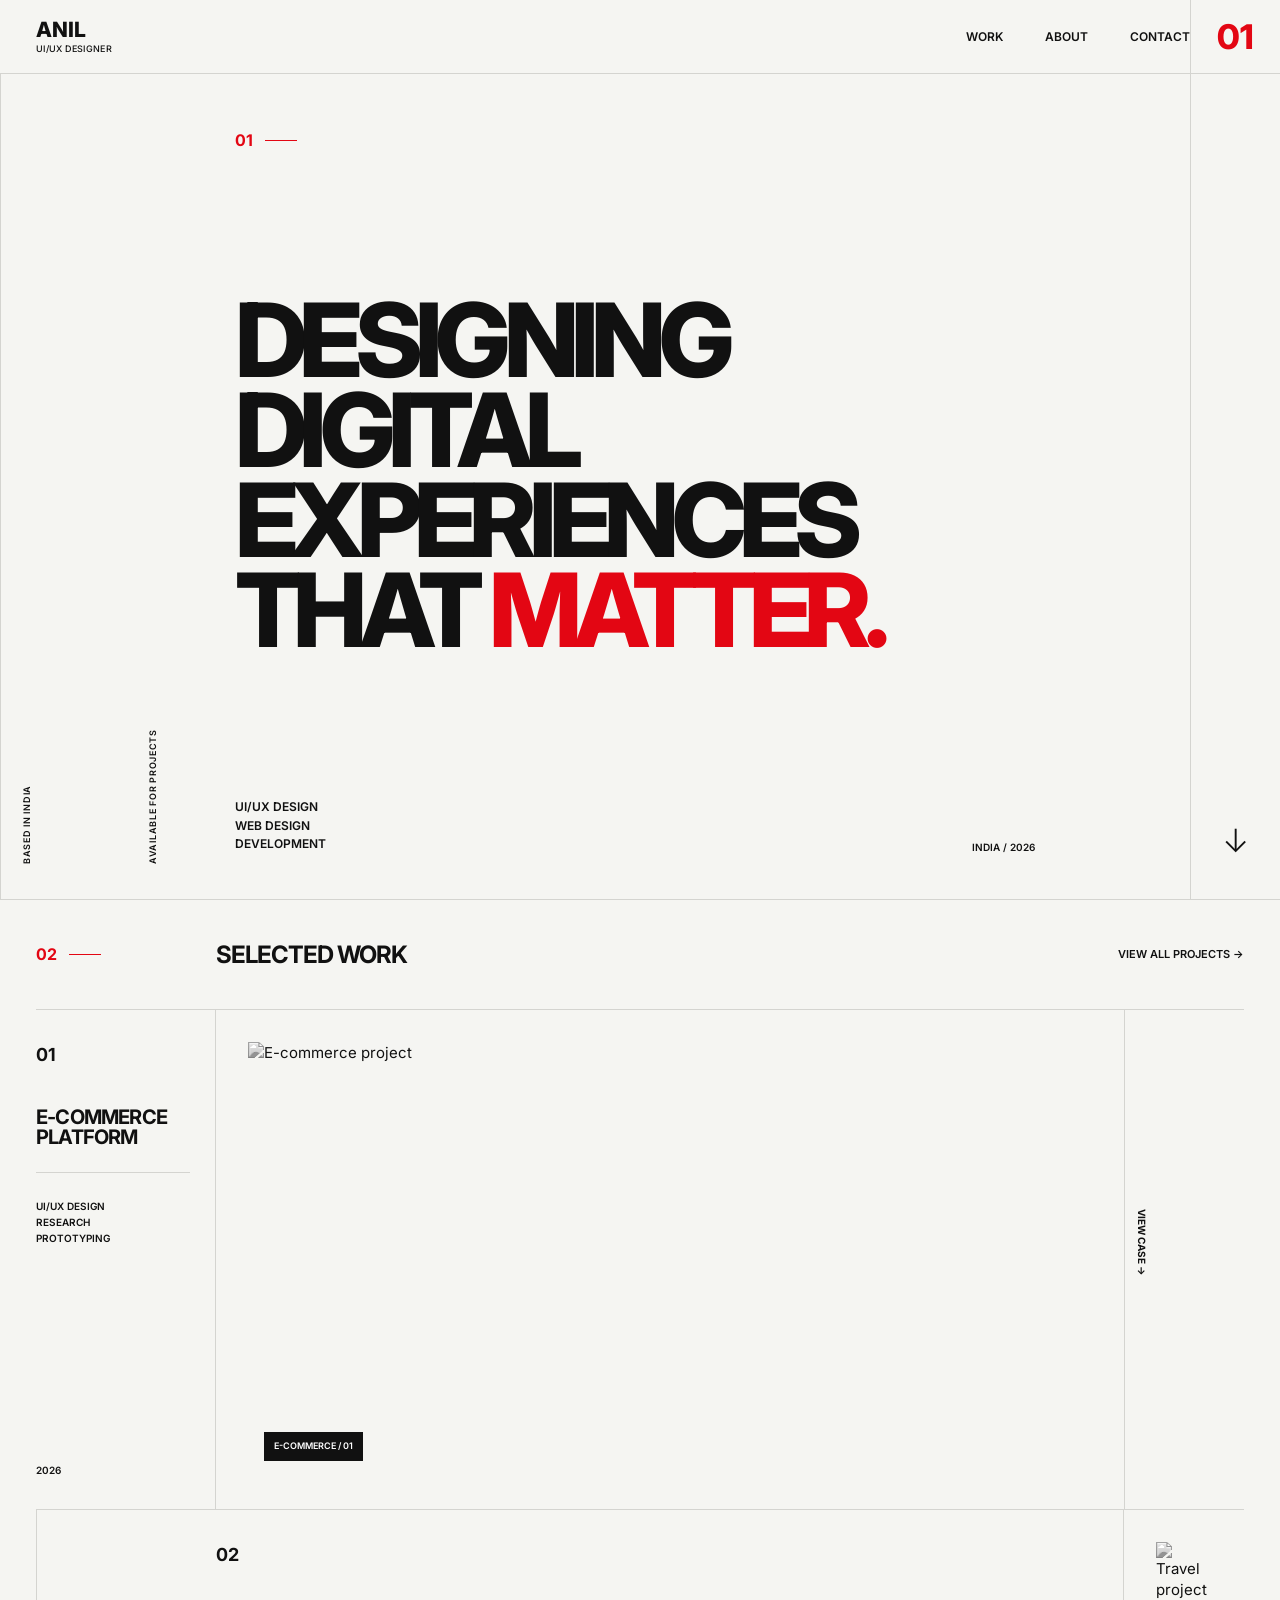
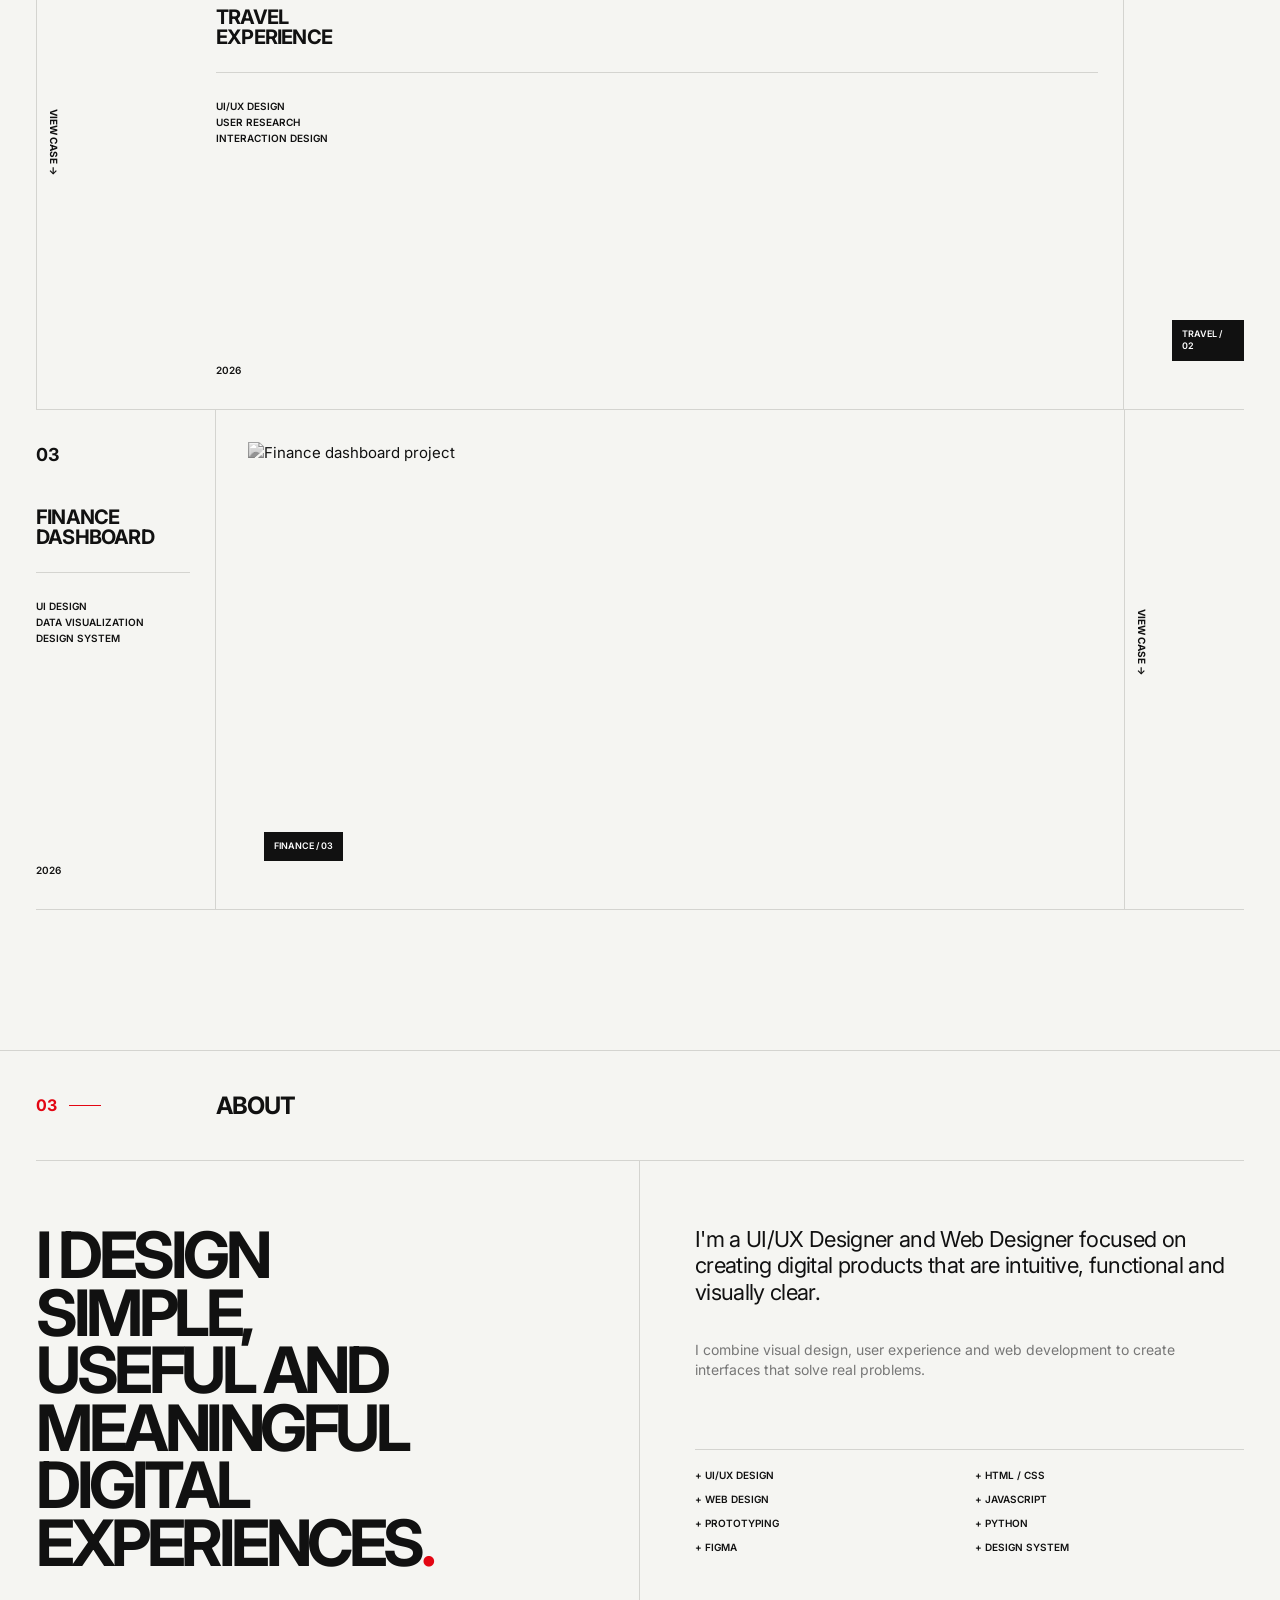
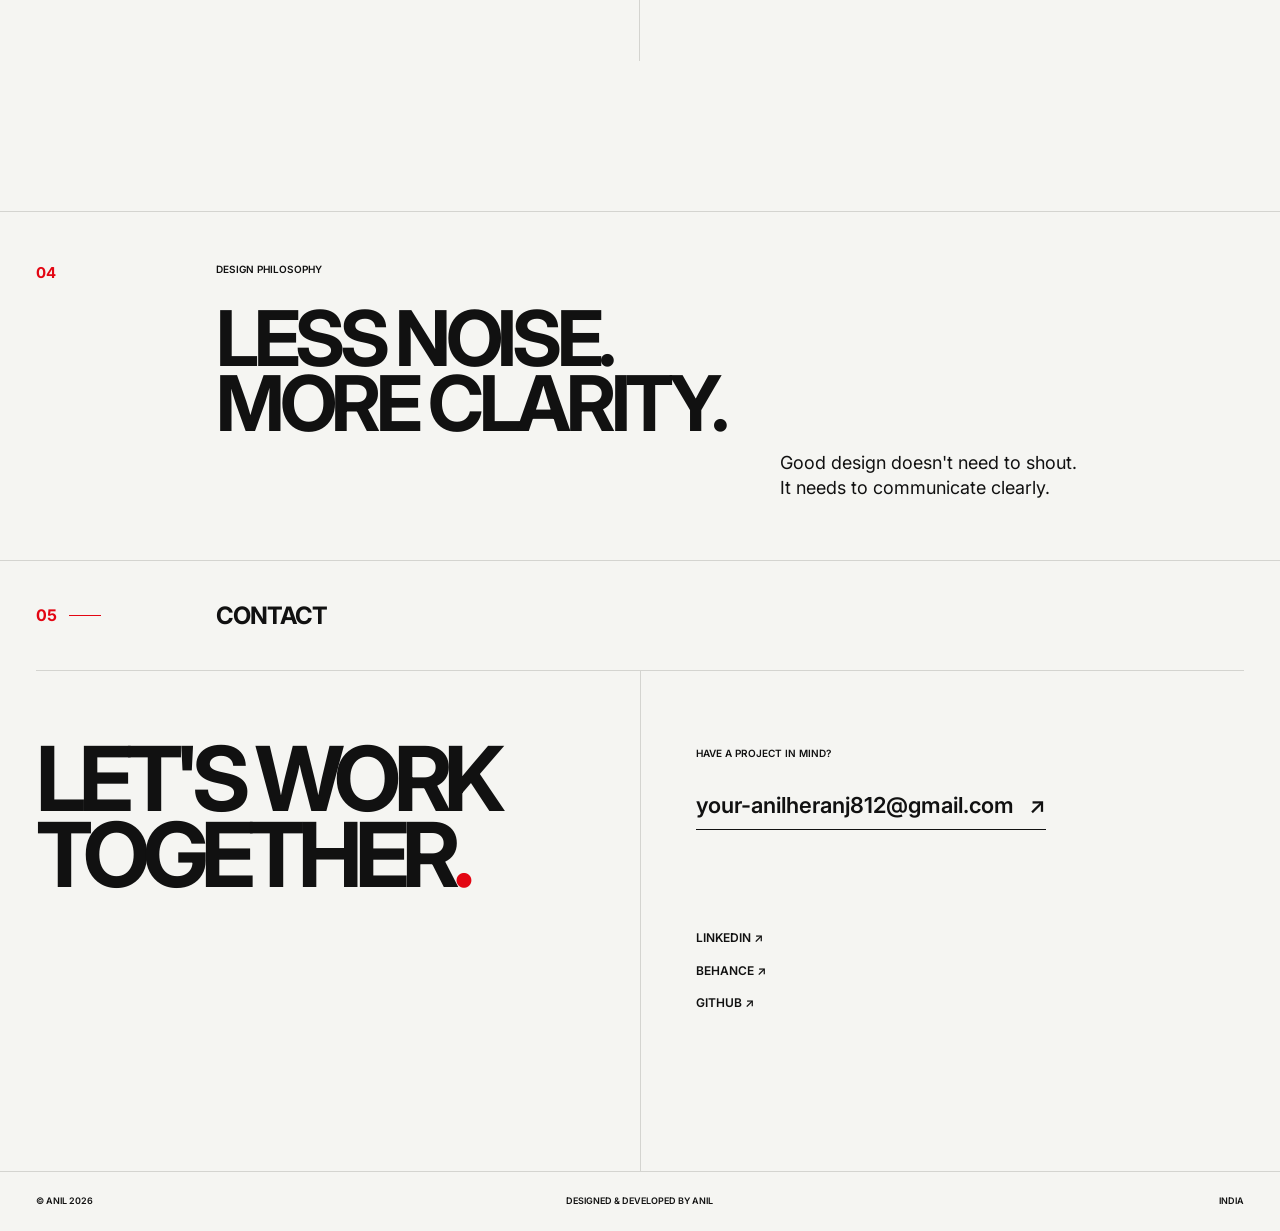
==== index.html @ 3a0d9b2b "Initial portfolio setup" ====
<!DOCTYPE html>
<html lang="en">
<head>
    <meta charset="UTF-8">

    <meta
        name="viewport"
        content="width=device-width, initial-scale=1.0"
    >

    <meta
        name="description"
        content="Anil — UI/UX Designer and Web Designer"
    >

    <title>ANIL — UI/UX Designer</title>

    <link rel="stylesheet" href="style.css">
</head>

<body>

    <!-- ================= HEADER ================= -->

    <header class="header">

        <a href="#top" class="logo">
            ANIL
            <span>UI/UX DESIGNER</span>
        </a>

        <nav class="desktop-nav">
            <a href="#work">WORK</a>
            <a href="#about">ABOUT</a>
            <a href="#contact">CONTACT</a>
        </nav>

        <div class="header-number">
            01
        </div>

        <button
            class="menu-button"
            id="menuButton"
            aria-label="Open menu"
        >
            <span></span>
            <span></span>
        </button>

    </header>


    <!-- ================= MOBILE MENU ================= -->

    <div class="mobile-menu" id="mobileMenu">

        <button
            class="close-menu"
            id="closeMenu"
            aria-label="Close menu"
        >
            ×
        </button>

        <div class="mobile-menu-content">

            <a href="#work">
                <span>01</span>
                WORK
            </a>

            <a href="#about">
                <span>02</span>
                ABOUT
            </a>

            <a href="#contact">
                <span>03</span>
                CONTACT
            </a>

        </div>

        <div class="mobile-menu-footer">
            INDIA / 2026
        </div>

    </div>


    <main id="top">

        <!-- ================= HERO ================= -->

        <section class="hero">

            <div class="hero-side">
                <span>BASED IN INDIA</span>
                <span>AVAILABLE FOR PROJECTS</span>
            </div>

            <div class="hero-main">

                <div class="section-number">
                    01 <i></i>
                </div>

                <h1>
                    DESIGNING<br>
                    DIGITAL<br>
                    EXPERIENCES<br>
                    THAT <span>MATTER.</span>
                </h1>

                <div class="hero-bottom">

                    <div class="roles">
                        UI/UX DESIGN<br>
                        WEB DESIGN<br>
                        DEVELOPMENT
                    </div>

                    <div class="year">
                        INDIA / 2026
                    </div>

                </div>

            </div>

            <div class="scroll-indicator">
                ↓
            </div>

        </section>


        <!-- ================= WORK ================= -->

        <section class="work section" id="work">

            <div class="section-heading">

                <div class="section-number">
                    02 <i></i>
                </div>

                <h2>SELECTED WORK</h2>

                <a href="#contact" class="view-all">
                    VIEW ALL PROJECTS →
                </a>

            </div>


            <!-- PROJECT 01 -->

            <article class="project">

                <div class="project-info">

                    <div class="project-number">
                        01
                    </div>

                    <h3>
                        E-COMMERCE<br>
                        PLATFORM
                    </h3>

                    <div class="project-line"></div>

                    <p>
                        UI/UX DESIGN<br>
                        RESEARCH<br>
                        PROTOTYPING
                    </p>

                    <span class="project-year">
                        2026
                    </span>

                </div>

                <div class="project-image">

                    <img
                        src="https://images.unsplash.com/photo-1556742049-0cfed4f6a45d?auto=format&fit=crop&w=1400&q=85"
                        alt="E-commerce project"
                    >

                    <div class="image-label">
                        E-COMMERCE / 01
                    </div>

                </div>

                <a href="#" class="project-arrow">
                    VIEW CASE →
                </a>

            </article>


            <!-- PROJECT 02 -->

            <article class="project project-reverse">

                <div class="project-info">

                    <div class="project-number">
                        02
                    </div>

                    <h3>
                        TRAVEL<br>
                        EXPERIENCE
                    </h3>

                    <div class="project-line"></div>

                    <p>
                        UI/UX DESIGN<br>
                        USER RESEARCH<br>
                        INTERACTION DESIGN
                    </p>

                    <span class="project-year">
                        2026
                    </span>

                </div>

                <div class="project-image">

                    <img
                        src="https://images.unsplash.com/photo-1500534623283-312aade485b7?auto=format&fit=crop&w=1400&q=85"
                        alt="Travel project"
                    >

                    <div class="image-label">
                        TRAVEL / 02
                    </div>

                </div>

                <a href="#" class="project-arrow">
                    VIEW CASE →
                </a>

            </article>


            <!-- PROJECT 03 -->

            <article class="project">

                <div class="project-info">

                    <div class="project-number">
                        03
                    </div>

                    <h3>
                        FINANCE<br>
                        DASHBOARD
                    </h3>

                    <div class="project-line"></div>

                    <p>
                        UI DESIGN<br>
                        DATA VISUALIZATION<br>
                        DESIGN SYSTEM
                    </p>

                    <span class="project-year">
                        2026
                    </span>

                </div>

                <div class="project-image">

                    <img
                        src="https://images.unsplash.com/photo-1551288049-bebda4e38f71?auto=format&fit=crop&w=1400&q=85"
                        alt="Finance dashboard project"
                    >

                    <div class="image-label">
                        FINANCE / 03
                    </div>

                </div>

                <a href="#" class="project-arrow">
                    VIEW CASE →
                </a>

            </article>

        </section>


        <!-- ================= ABOUT ================= -->

        <section class="about section" id="about">

            <div class="section-heading">

                <div class="section-number">
                    03 <i></i>
                </div>

                <h2>ABOUT</h2>

            </div>

            <div class="about-grid">

                <div class="about-title">

                    <h2>
                        I DESIGN<br>
                        SIMPLE,<br>
                        USEFUL AND<br>
                        MEANINGFUL<br>
                        DIGITAL<br>
                        EXPERIENCES<span>.</span>
                    </h2>

                </div>

                <div class="about-description">

                    <p class="large-text">
                        I'm a UI/UX Designer and Web Designer
                        focused on creating digital products
                        that are intuitive, functional and
                        visually clear.
                    </p>

                    <p>
                        I combine visual design, user experience
                        and web development to create interfaces
                        that solve real problems.
                    </p>

                    <div class="skills">

                        <span>+ UI/UX DESIGN</span>
                        <span>+ HTML / CSS</span>

                        <span>+ WEB DESIGN</span>
                        <span>+ JAVASCRIPT</span>

                        <span>+ PROTOTYPING</span>
                        <span>+ PYTHON</span>

                        <span>+ FIGMA</span>
                        <span>+ DESIGN SYSTEM</span>

                    </div>

                </div>

            </div>

        </section>


        <!-- ================= PHILOSOPHY ================= -->

        <section class="philosophy">

            <div class="philosophy-number">
                04
            </div>

            <div>

                <p class="small-label">
                    DESIGN PHILOSOPHY
                </p>

                <h2>
                    LESS NOISE.<br>
                    MORE CLARITY.
                </h2>

            </div>

            <div class="philosophy-text">

                <p>
                    Good design doesn't need to shout.
                    It needs to communicate clearly.
                </p>

            </div>

        </section>


        <!-- ================= CONTACT ================= -->

        <section class="contact section" id="contact">

            <div class="section-heading">

                <div class="section-number">
                    05 <i></i>
                </div>

                <h2>CONTACT</h2>

            </div>

            <div class="contact-grid">

                <div>

                    <h2 class="contact-title">
                        LET'S WORK<br>
                        TOGETHER<span>.</span>
                    </h2>

                </div>

                <div class="contact-links">

                    <p>
                        HAVE A PROJECT IN MIND?
                    </p>

                    <a
                        href="mailto:your-email@example.com"
                        class="email"
                    >
                        your-anilheranj812@gmail.com
                        <span>↗</span>
                    </a>

                    <div class="social-links">

                        <a href="#" target="_blank">
                            LINKEDIN ↗
                        </a>

                        <a href="#" target="_blank">
                            BEHANCE ↗
                        </a>

                        <a href="#" target="_blank">
                            GITHUB ↗
                        </a>

                    </div>

                </div>

            </div>

        </section>

    </main>


    <!-- ================= FOOTER ================= -->

    <footer class="footer">

        <span>
            © ANIL 2026
        </span>

        <span>
            DESIGNED & DEVELOPED BY ANIL
        </span>

        <span>
            INDIA
        </span>

    </footer>


    <script src="script.js"></script>

</body>
</html>
---- style.css ----
/* =====================================================
   ANIL — SWISS PORTFOLIO
   ===================================================== */

@import url('https://fonts.googleapis.com/css2?family=Inter:wght@400;500;600;700;800;900&display=swap');


/* ================= VARIABLES ================= */

:root {

    --background: #f5f5f2;
    --black: #111111;
    --gray: #777777;
    --light-gray: #d4d4d0;
    --red: #e30613;

    --border: 1px solid var(--light-gray);

    --page-padding: 36px;

    --transition:
        0.3s cubic-bezier(.4, 0, .2, 1);

}


/* ================= RESET ================= */

* {
    margin: 0;
    padding: 0;
    box-sizing: border-box;
}

html {
    scroll-behavior: smooth;
}

body {

    background: var(--background);
    color: var(--black);

    font-family:
        "Inter",
        Arial,
        sans-serif;

    font-size: 15px;

    line-height: 1.4;

    overflow-x: hidden;
}

a {
    color: inherit;
    text-decoration: none;
}

button {
    font: inherit;
}

img {
    display: block;
    width: 100%;
}


/* ================= HEADER ================= */

.header {

    height: 74px;

    display: grid;

    grid-template-columns:
        1fr auto 90px;

    align-items: center;

    border-bottom: var(--border);

    position: sticky;

    top: 0;

    z-index: 100;

    background:
        rgba(245,245,242,.96);

    backdrop-filter:
        blur(12px);

    padding-left:
        var(--page-padding);
}


.logo {

    display: flex;

    flex-direction: column;

    font-weight: 800;

    font-size: 21px;

    line-height: .9;
}

.logo span {

    font-size: 9px;

    font-weight: 500;

    margin-top: 6px;

    letter-spacing: .03em;
}


.desktop-nav {

    display: flex;

    gap: 42px;

    font-size: 12px;

    font-weight: 600;
}


.desktop-nav a {

    position: relative;
}


.desktop-nav a::after {

    content: "";

    position: absolute;

    bottom: -7px;

    left: 0;

    width: 0;

    height: 1px;

    background:
        var(--black);

    transition:
        width var(--transition);
}


.desktop-nav a:hover::after {
    width: 100%;
}


.header-number {

    height: 74px;

    border-left: var(--border);

    display: flex;

    align-items: center;

    justify-content: center;

    color: var(--red);

    font-size: 34px;

    font-weight: 800;
}


.menu-button {
    display: none;
}


/* ================= MOBILE MENU ================= */

.mobile-menu {

    display: none;
}


/* ================= GENERAL ================= */

.section {

    padding:
        0 var(--page-padding);
}


.section-heading {

    display: grid;

    grid-template-columns:
        180px 1fr auto;

    align-items: center;

    min-height: 110px;

    border-bottom:
        var(--border);
}


.section-heading h2 {

    font-size: 24px;

    font-weight: 700;

    letter-spacing:
        -.04em;
}


.section-number {

    display: flex;

    align-items: center;

    gap: 12px;

    color: var(--red);

    font-size: 16px;

    font-weight: 700;
}


.section-number i {

    display: block;

    width: 32px;

    height: 1px;

    background:
        var(--red);
}


.view-all {

    font-size: 11px;

    font-weight: 600;

    transition:
        color var(--transition);
}


.view-all:hover {
    color: var(--red);
}


/* ================= HERO ================= */

.hero {

    min-height:
        calc(100vh - 74px);

    display: grid;

    grid-template-columns:
        180px 1fr 90px;

    border-bottom:
        var(--border);
}


.hero-side {

    border-right:
        var(--border);

    display: flex;

    flex-direction: column;

    justify-content: space-between;

    padding:
        35px 20px 35px 20px;

    font-size: 9px;

    font-weight: 600;

    letter-spacing: .08em;

    writing-mode:
        vertical-rl;

    transform:
        rotate(180deg);
}


.hero-main {

    padding:
        55px 55px 45px 55px;

    display: flex;

    flex-direction: column;

    justify-content:
        space-between;
}


.hero-main h1 {

    font-size:
        clamp(4rem, 8vw, 9rem);

    line-height:
        .88;

    letter-spacing:
        -.075em;

    font-weight:
        800;

    max-width:
        1100px;
}


.hero-main h1 span {
    color:
        var(--red);
}


.hero-bottom {

    display: flex;

    justify-content:
        space-between;

    align-items:
        flex-end;

    max-width:
        800px;
}


.roles {

    font-size:
        12px;

    font-weight:
        600;

    line-height:
        1.55;
}


.year {

    font-size:
        10px;

    font-weight:
        600;
}


.scroll-indicator {

    border-left:
        var(--border);

    display:
        flex;

    justify-content:
        center;

    align-items:
        flex-end;

    padding-bottom:
        35px;

    font-size:
        32px;

    font-weight:
        300;
}


/* ================= WORK ================= */

.work {

    padding-bottom:
        140px;
}


.project {

    display: grid;

    grid-template-columns:
        180px 1fr 120px;

    border-bottom:
        var(--border);

    min-height:
        500px;

    position: relative;
}


.project-info {

    padding:
        32px 25px 32px 0;

    border-right:
        var(--border);

    display:
        flex;

    flex-direction:
        column;
}


.project-number {

    font-size:
        18px;

    font-weight:
        700;

    margin-bottom:
        40px;
}


.project-info h3 {

    font-size:
        20px;

    line-height:
        1;

    letter-spacing:
        -.04em;
}


.project-line {

    height:
        1px;

    width:
        100%;

    background:
        var(--light-gray);

    margin:
        25px 0;
}


.project-info p {

    font-size:
        10px;

    line-height:
        1.6;

    font-weight:
        600;
}


.project-year {

    margin-top:
        auto;

    font-size:
        10px;

    font-weight:
        600;
}


.project-image {

    padding:
        32px;

    position:
        relative;

    overflow:
        hidden;
}


.project-image img {

    height:
        100%;

    min-height:
        430px;

    object-fit:
        cover;

    filter:
        grayscale(100%);

    transition:
        filter .5s ease,
        transform .6s ease;
}


.project:hover
.project-image img {

    filter:
        grayscale(0%);

    transform:
        scale(1.025);
}


.image-label {

    position:
        absolute;

    left:
        48px;

    bottom:
        48px;

    background:
        var(--black);

    color:
        white;

    padding:
        8px 10px;

    font-size:
        9px;

    font-weight:
        600;
}


.project-arrow {

    border-left:
        var(--border);

    display:
        flex;

    justify-content:
        center;

    align-items:
        flex-end;

    padding:
        0 10px 35px;

    font-size:
        10px;

    font-weight:
        700;

    writing-mode:
        vertical-rl;

    transition:
        color var(--transition);
}


.project-arrow:hover {
    color:
        var(--red);
}


.project-reverse {

    grid-template-columns:
        180px 1fr 120px;
}


.project-reverse .project-image {
    order: 2;
}


.project-reverse .project-info {
    order: 1;
}


/* ================= ABOUT ================= */

.about {

    border-top:
        var(--border);

    padding-bottom:
        150px;
}


.about-grid {

    display:
        grid;

    grid-template-columns:
        1fr 1fr;

    min-height:
        500px;
}


.about-title {

    padding:
        65px 50px 65px 0;

    border-right:
        var(--border);
}


.about-title h2 {

    font-size:
        clamp(3rem, 5vw, 6rem);

    line-height:
        .9;

    letter-spacing:
        -.07em;
}


.about-title h2 span {
    color:
        var(--red);
}


.about-description {

    padding:
        65px 0 65px 55px;

    max-width:
        650px;
}


.large-text {

    font-size:
        22px;

    line-height:
        1.2;

    letter-spacing:
        -.03em;

    margin-bottom:
        35px;
}


.about-description > p:not(.large-text) {

    font-size:
        14px;

    color:
        var(--gray);

    max-width:
        500px;
}


.skills {

    display:
        grid;

    grid-template-columns:
        1fr 1fr;

    margin-top:
        70px;

    border-top:
        var(--border);

    padding-top:
        18px;

    gap:
        10px;

    font-size:
        10px;

    font-weight:
        600;
}


/* ================= PHILOSOPHY ================= */

.philosophy {

    border-top:
        var(--border);

    border-bottom:
        var(--border);

    display:
        grid;

    grid-template-columns:
        180px 1fr 1fr;

    min-height:
        350px;

    padding:
        50px var(--page-padding);
}


.philosophy-number {

    color:
        var(--red);

    font-weight:
        700;
}


.small-label {

    font-size:
        10px;

    font-weight:
        600;

    margin-bottom:
        30px;
}


.philosophy h2 {

    font-size:
        clamp(3rem, 6vw, 7rem);

    line-height:
        .85;

    letter-spacing:
        -.07em;
}


.philosophy-text {

    display:
        flex;

    align-items:
        flex-end;

    padding:
        0 0 10px 50px;
}


.philosophy-text p {

    font-size:
        18px;

    max-width:
        300px;
}


/* ================= CONTACT ================= */

.contact {

    padding-bottom:
        0;
}


.contact-grid {

    display:
        grid;

    grid-template-columns:
        1fr 1fr;

    min-height:
        500px;
}


.contact-title {

    padding-top:
        70px;

    font-size:
        clamp(3rem, 7vw, 8rem);

    line-height:
        .85;

    letter-spacing:
        -.08em;
}


.contact-title span {
    color:
        var(--red);
}


.contact-links {

    border-left:
        var(--border);

    padding:
        75px 0 50px 55px;
}


.contact-links > p {

    font-size:
        10px;

    font-weight:
        600;

    margin-bottom:
        30px;
}


.email {

    display:
        inline-flex;

    align-items:
        center;

    gap:
        15px;

    font-size:
        22px;

    font-weight:
        600;

    border-bottom:
        1px solid var(--black);

    padding-bottom:
        8px;

    transition:
        color var(--transition);
}


.email:hover {
    color:
        var(--red);
}


.social-links {

    display:
        flex;

    flex-direction:
        column;

    gap:
        16px;

    margin-top:
        100px;
}


.social-links a {

    font-size:
        12px;

    font-weight:
        600;

    width:
        max-content;

    transition:
        color var(--transition);
}


.social-links a:hover {
    color:
        var(--red);
}


/* ================= FOOTER ================= */

.footer {

    border-top:
        var(--border);

    min-height:
        60px;

    display:
        grid;

    grid-template-columns:
        1fr 1fr 1fr;

    align-items:
        center;

    padding:
        0 var(--page-padding);

    font-size:
        9px;

    font-weight:
        600;
}


.footer span:nth-child(2) {
    text-align:
        center;
}


.footer span:nth-child(3) {
    text-align:
        right;
}


/* =====================================================
   TABLET
   ===================================================== */

@media (max-width: 1023px) {

    :root {
        --page-padding: 25px;
    }

    .hero {
        grid-template-columns:
            100px 1fr 60px;
    }

    .hero-main {
        padding:
            40px;
    }

    .project {
        grid-template-columns:
            130px 1fr 70px;
    }

    .project-reverse {
        grid-template-columns:
            130px 1fr 70px;
    }

    .project-image {
        padding:
            20px;
    }

    .about-grid {
        grid-template-columns:
            1fr 1fr;
    }

}


/* =====================================================
   MOBILE
   ===================================================== */

@media (max-width: 767px) {

    :root {
        --page-padding: 20px;
    }


    /* HEADER */

    .header {

        height:
            64px;

        grid-template-columns:
            1fr auto;

        padding:
            0 var(--page-padding);
    }


    .header-number,
    .desktop-nav {
        display:
            none;
    }


    .logo {
        font-size:
            19px;
    }


    .menu-button {

        display:
            flex;

        flex-direction:
            column;

        gap:
            6px;

        justify-content:
            center;

        background:
            transparent;

        border:
            0;

        cursor:
            pointer;

        width:
            35px;

        height:
            35px;
    }


    .menu-button span {

        width:
            24px;

        height:
            1px;

        background:
            var(--black);

        display:
            block;
    }


    /* MOBILE MENU */

    .mobile-menu {

        position:
            fixed;

        inset:
            0;

        background:
            var(--black);

        color:
            white;

        z-index:
            999;

        display:
            flex;

        flex-direction:
            column;

        justify-content:
            space-between;

        padding:
            25px 20px;

        transform:
            translateX(100%);

        transition:
            transform .4s cubic-bezier(.77,0,.18,1);
    }


    .mobile-menu.active {
        transform:
            translateX(0);
    }


    .close-menu {

        align-self:
            flex-end;

        background:
            transparent;

        border:
            0;

        color:
            white;

        font-size:
            40px;

        line-height:
            1;

        cursor:
            pointer;
    }


    .mobile-menu-content {

        display:
            flex;

        flex-direction:
            column;

        gap:
            28px;
    }


    .mobile-menu-content a {

        display:
            flex;

        align-items:
            baseline;

        gap:
            18px;

        font-size:
            45px;

        font-weight:
            700;

        letter-spacing:
            -.06em;
    }


    .mobile-menu-content a span {

        color:
            var(--red);

        font-size:
            11px;

        letter-spacing:
            0;
    }


    .mobile-menu-footer {

        font-size:
            10px;

        font-weight:
            600;

        border-top:
            1px solid #444;

        padding-top:
            15px;
    }


    /* HERO */

    .hero {

        min-height:
            calc(100svh - 64px);

        display:
            block;
    }


    .hero-side {

        display:
            none;
    }


    .hero-main {

        padding:
            30px 20px;

        min-height:
            calc(100svh - 64px);
    }


    .section-number {

        font-size:
            14px;
    }


    .hero-main h1 {

        font-size:
            clamp(3rem, 14vw, 5rem);

        line-height:
            .88;
    }


    .hero-bottom {

        display:
            block;
    }


    .roles {

        font-size:
            10px;

        margin-bottom:
            25px;
    }


    .year {
        font-size:
            9px;
    }


    .scroll-indicator {

        display:
            none;
    }


    /* SECTION HEADING */

    .section-heading {

        min-height:
            90px;

        grid-template-columns:
            auto 1fr;

        gap:
            15px;
    }


    .section-heading h2 {

        font-size:
            18px;
    }


    .view-all {
        display:
            none;
    }


    /* WORK */

    .work {
        padding-bottom:
            80px;
    }


    .project,
    .project-reverse {

        display:
            grid;

        grid-template-columns:
            1fr;

        min-height:
            auto;

        padding:
            28px 0 40px;
    }


    .project-info,
    .project-reverse .project-info {

        border:
            0;

        padding:
            0 0 22px;

        order:
            1;
    }


    .project-number {

        margin-bottom:
            20px;

        font-size:
            15px;
    }


    .project-info h3 {

        font-size:
            23px;
    }


    .project-line {

        margin:
            18px 0;
    }


    .project-info p {

        font-size:
            9px;
    }


    .project-year {

        margin-top:
            18px;
    }


    .project-image,
    .project-reverse .project-image {

        order:
            2;

        padding:
            0;

        overflow:
            hidden;
    }


    .project-image img {

        min-height:
            250px;

        height:
            55vw;

        object-fit:
            cover;
    }


    .image-label {

        left:
            15px;

        bottom:
            15px;

        font-size:
            8px;
    }


    .project-arrow {

        order:
            3;

        border:
            0;

        display:
            block;

        padding:
            18px 0 0;

        writing-mode:
            initial;

        font-size:
            10px;
    }


    /* ABOUT */

    .about {

        padding-bottom:
            80px;
    }


    .about-grid {

        display:
            block;

        min-height:
            auto;
    }


    .about-title {

        padding:
            45px 0;

        border:
            0;

        border-bottom:
            var(--border);
    }


    .about-title h2 {

        font-size:
            clamp(2.8rem, 13vw, 4.5rem);
    }


    .about-description {

        padding:
            40px 0 0;
    }


    .large-text {

        font-size:
            18px;

        margin-bottom:
            25px;
    }


    .about-description > p:not(.large-text) {

        font-size:
            13px;
    }


    .skills {

        margin-top:
            45px;

        font-size:
            9px;
    }


    /* PHILOSOPHY */

    .philosophy {

        display:
            grid;

        grid-template-columns:
            45px 1fr;

        padding:
            40px 20px;

        min-height:
            350px;
    }


    .philosophy-number {
        font-size:
            13px;
    }


    .philosophy h2 {

        font-size:
            clamp(2.8rem, 13vw, 4.5rem);
    }


    .philosophy-text {

        grid-column:
            2;

        padding:
            50px 0 0;
    }


    .philosophy-text p {

        font-size:
            15px;
    }


    /* CONTACT */

    .contact-grid {

        display:
            block;

        min-height:
            auto;
    }


    .contact-title {

        padding:
            50px 0;

        font-size:
            clamp(3rem, 14vw, 5rem);
    }


    .contact-links {

        border:
            0;

        border-top:
            var(--border);

        padding:
            40px 0 70px;
    }


    .email {

        font-size:
            16px;

        max-width:
            100%;

        word-break:
            break-word;
    }


    .social-links {

        margin-top:
            60px;
    }


    /* FOOTER */

    .footer {

        min-height:
            90px;

        grid-template-columns:
            1fr 1fr;

        gap:
            10px;

        padding:
            15px 20px;
    }


    .footer span:nth-child(2) {

        grid-column:
            1 / -1;

        grid-row:
            2;

        text-align:
            left;
    }


    .footer span:nth-child(3) {
        text-align:
            right;
    }

}


/* =====================================================
   ACCESSIBILITY
   ===================================================== */

@media (prefers-reduced-motion: reduce) {

    *,
    *::before,
    *::after {

        scroll-behavior:
            auto !important;

        transition:
            none !important;

        animation:
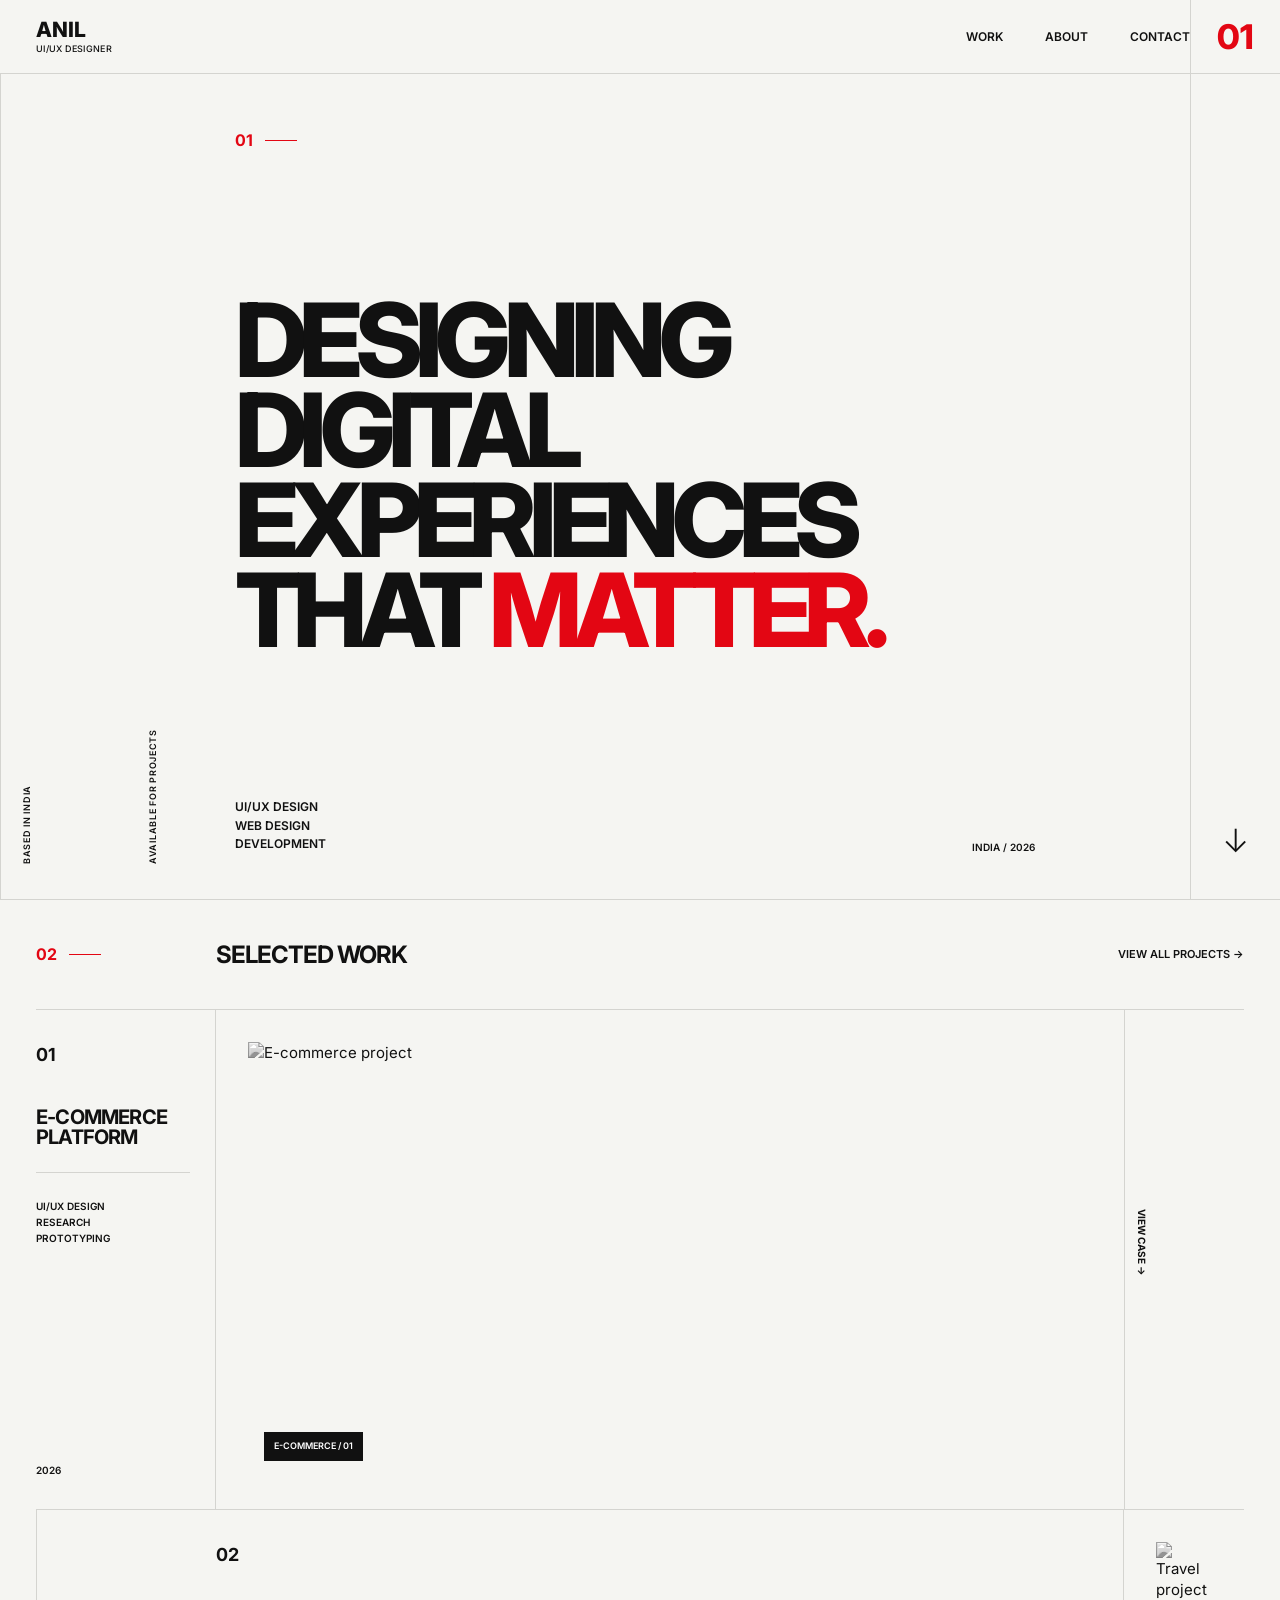
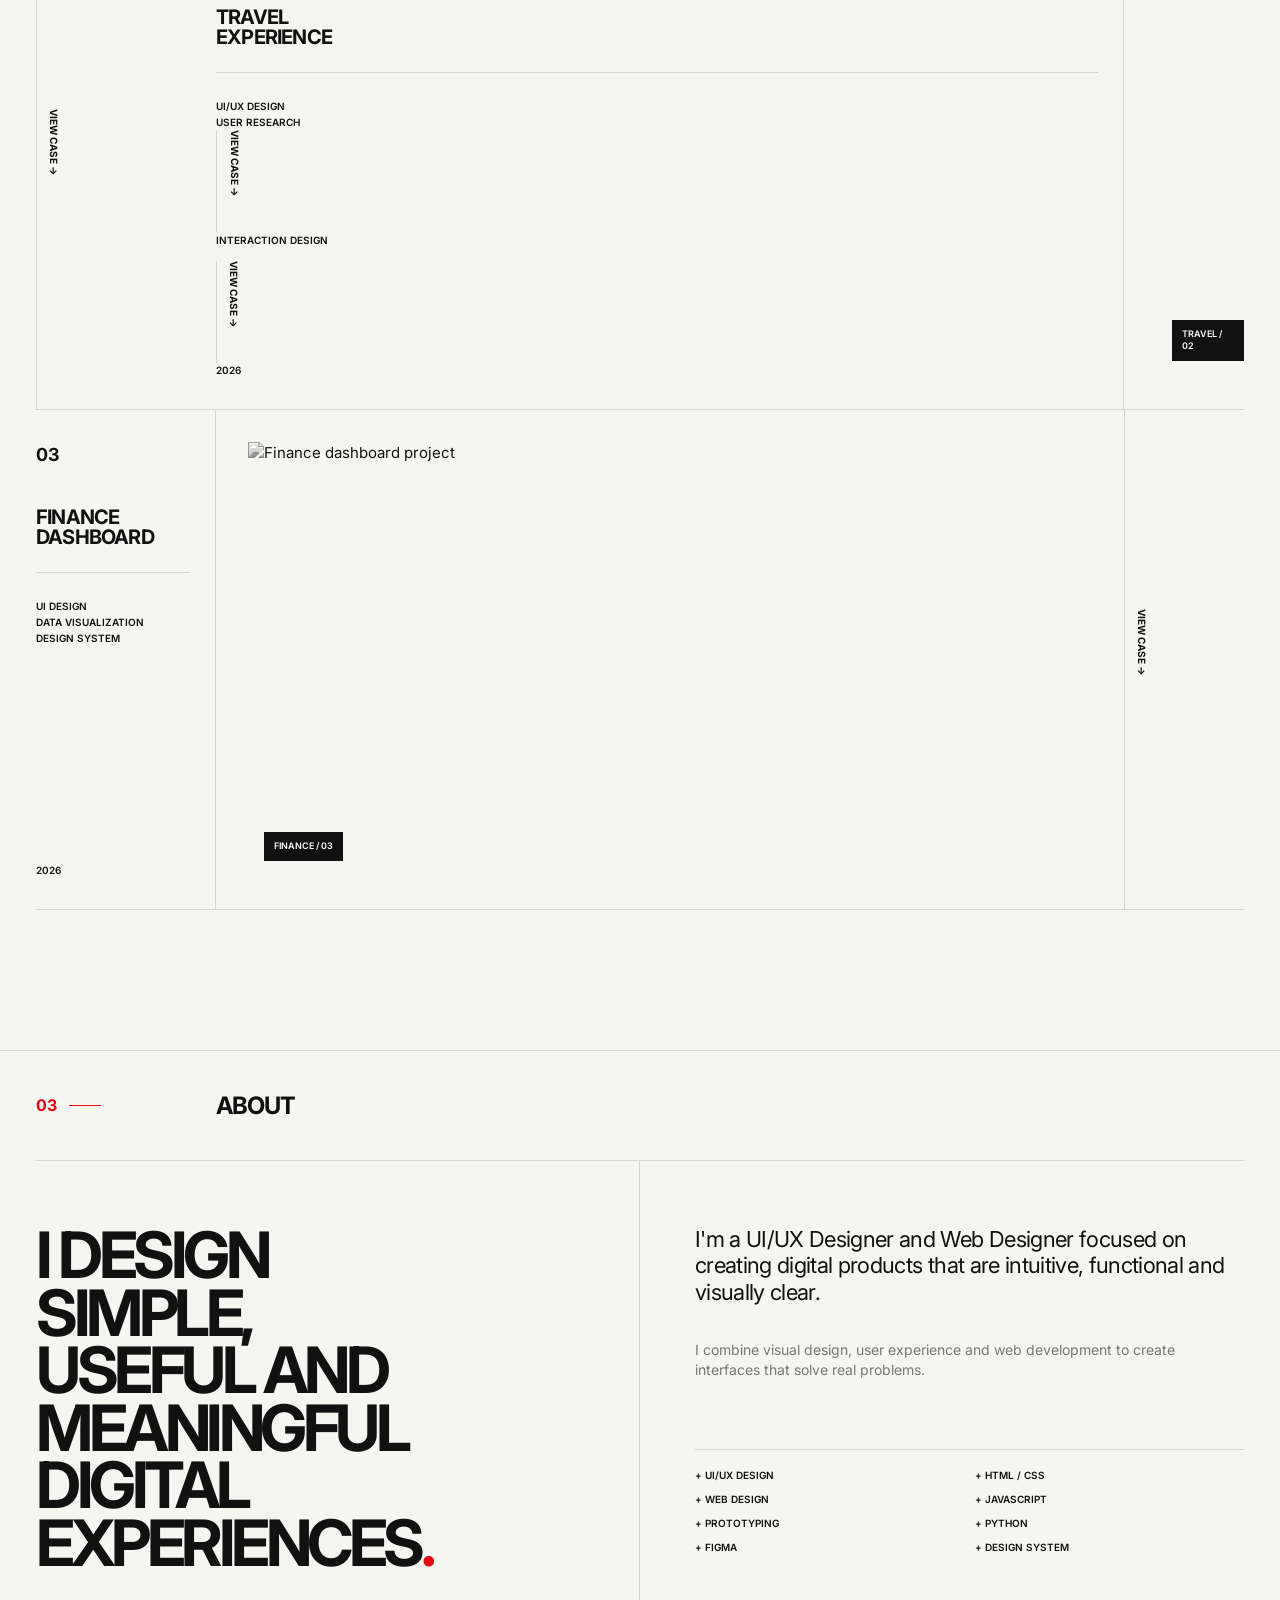
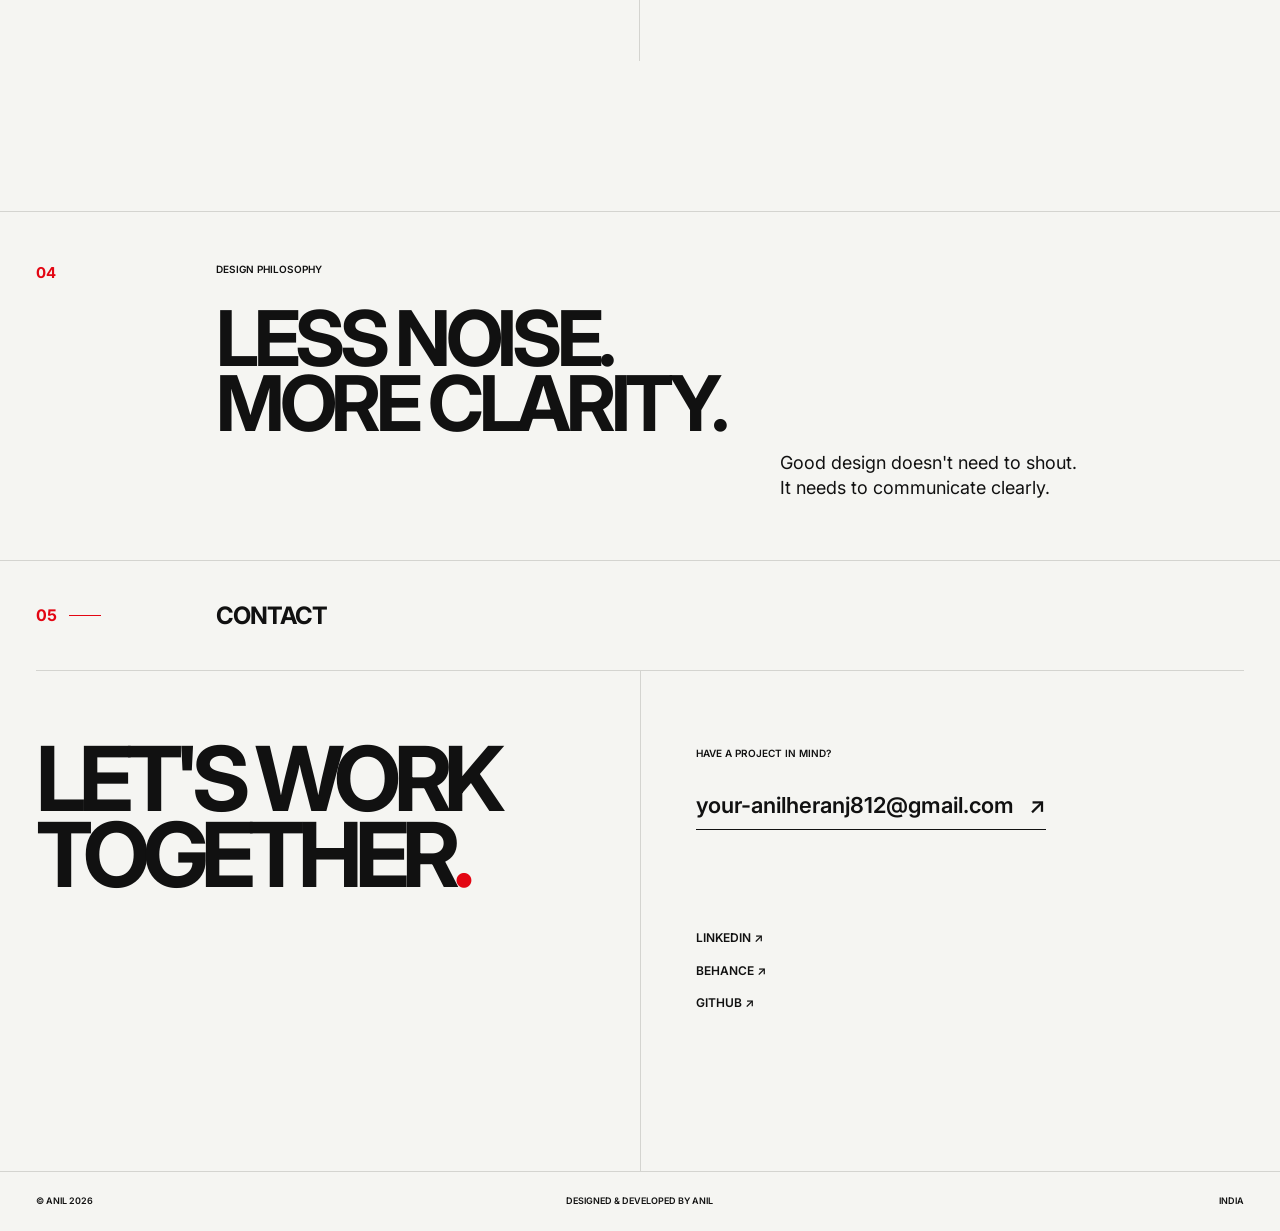
==== commit 9369a051: "Add Swiss-style portfolio case studies" ====
--- a/index.html
+++ b/index.html
@@ -197,8 +197,8 @@
 
                 </div>
 
-                <a href="#" class="project-arrow">
-                    VIEW CASE →
+                <a href="project-01.html" class="project-arrow">
+                   VIEW CASE →
                 </a>
 
             </article>
@@ -224,11 +224,15 @@
                     <p>
                         UI/UX DESIGN<br>
                         USER RESEARCH<br>
-                        INTERACTION DESIGN
+    <a href="project-02.html" class="project-arrow">
+    VIEW CASE →
+</a>                    INTERACTION DESIGN
                     </p>
 
                     <span class="project-year">
-                        2026
+                  <a href="project-02.html" class="project-arrow">
+    VIEW CASE →
+</a>      2026
                     </span>
 
                 </div>
@@ -246,8 +250,8 @@
 
                 </div>
 
-                <a href="#" class="project-arrow">
-                    VIEW CASE →
+                <a href="project-02.html" class="project-arrow">
+                   VIEW CASE →
                 </a>
 
             </article>
@@ -295,8 +299,8 @@
 
                 </div>
 
-                <a href="#" class="project-arrow">
-                    VIEW CASE →
+                <a href="project-03.html" class="project-arrow">
+                   VIEW CASE →
                 </a>
 
             </article>
--- a/style.css
+++ b/style.css
@@ -1792,3 +1792,1108 @@
 
         animation:
         
+/* =====================================================
+   SWISS CASE STUDY PAGES
+   ===================================================== */
+
+.case-study {
+    border-bottom: var(--border);
+}
+
+
+/* ================= CASE HERO ================= */
+
+.case-hero {
+
+    display: grid;
+
+    grid-template-columns:
+        180px 1fr 90px;
+
+    min-height:
+        620px;
+
+    border-bottom:
+        var(--border);
+}
+
+
+.case-hero-side {
+
+    border-right:
+        var(--border);
+
+    padding:
+        35px 20px;
+
+    display:
+        flex;
+
+    flex-direction:
+        column;
+
+    justify-content:
+        space-between;
+
+    font-size:
+        9px;
+
+    font-weight:
+        600;
+
+    letter-spacing:
+        .08em;
+
+    writing-mode:
+        vertical-rl;
+
+    transform:
+        rotate(180deg);
+}
+
+
+.case-hero-main {
+
+    padding:
+        55px;
+
+    display:
+        flex;
+
+    flex-direction:
+        column;
+
+    justify-content:
+        space-between;
+}
+
+
+.case-back {
+
+    font-size:
+        10px;
+
+    font-weight:
+        700;
+
+    margin-bottom:
+        40px;
+}
+
+
+.case-back:hover {
+    color: var(--red);
+}
+
+
+.case-hero-number {
+
+    color:
+        var(--red);
+
+    font-size:
+        16px;
+
+    font-weight:
+        700;
+
+    display:
+        flex;
+
+    align-items:
+        center;
+
+    gap:
+        12px;
+}
+
+
+.case-hero-number::after {
+
+    content: "";
+
+    width:
+        35px;
+
+    height:
+        1px;
+
+    background:
+        var(--red);
+}
+
+
+.case-title {
+
+    font-size:
+        clamp(4rem, 9vw, 10rem);
+
+    line-height:
+        .82;
+
+    letter-spacing:
+        -.08em;
+
+    font-weight:
+        800;
+
+    margin:
+        40px 0;
+}
+
+
+.case-title span {
+    color:
+        var(--red);
+}
+
+
+.case-meta {
+
+    display:
+        grid;
+
+    grid-template-columns:
+        repeat(3, 1fr);
+
+    border-top:
+        var(--border);
+
+    padding-top:
+        18px;
+
+    max-width:
+        750px;
+
+    font-size:
+        10px;
+
+    font-weight:
+        600;
+}
+
+
+.case-meta div {
+
+    display:
+        flex;
+
+    flex-direction:
+        column;
+
+    gap:
+        6px;
+}
+
+
+.case-meta span {
+
+    color:
+        var(--gray);
+
+    font-size:
+        8px;
+}
+
+
+.case-hero-side-right {
+
+    border-left:
+        var(--border);
+
+    display:
+        flex;
+
+    align-items:
+        flex-end;
+
+    justify-content:
+        center;
+
+    padding-bottom:
+        35px;
+
+    font-size:
+        30px;
+}
+
+
+/* ================= INTRO ================= */
+
+.case-intro {
+
+    display:
+        grid;
+
+    grid-template-columns:
+        180px 1fr 1fr;
+
+    min-height:
+        420px;
+
+    border-bottom:
+        var(--border);
+}
+
+
+.case-intro-number {
+
+    padding:
+        40px 20px;
+
+    color:
+        var(--red);
+
+    font-weight:
+        700;
+
+    border-right:
+        var(--border);
+}
+
+
+.case-intro-title {
+
+    padding:
+        55px;
+
+    border-right:
+        var(--border);
+}
+
+
+.case-intro-title h2 {
+
+    font-size:
+        clamp(2.5rem, 5vw, 5.5rem);
+
+    line-height:
+        .88;
+
+    letter-spacing:
+        -.07em;
+}
+
+
+.case-intro-content {
+
+    padding:
+        55px;
+}
+
+
+.case-intro-content p {
+
+    max-width:
+        500px;
+
+    font-size:
+        17px;
+
+    line-height:
+        1.45;
+
+    margin-bottom:
+        30px;
+}
+
+
+.case-intro-content .small {
+
+    font-size:
+        11px;
+
+    color:
+        var(--gray);
+}
+
+
+/* ================= FULL WIDTH IMAGE ================= */
+
+.case-image {
+
+    padding:
+        var(--page-padding);
+
+    border-bottom:
+        var(--border);
+}
+
+
+.case-image img {
+
+    width:
+        100%;
+
+    max-height:
+        720px;
+
+    object-fit:
+        cover;
+
+    filter:
+        grayscale(100%);
+
+    transition:
+        filter .5s ease;
+}
+
+
+.case-image img:hover {
+    filter:
+        grayscale(0);
+}
+
+
+.case-caption {
+
+    display:
+        flex;
+
+    justify-content:
+        space-between;
+
+    padding-top:
+        12px;
+
+    font-size:
+        9px;
+
+    font-weight:
+        600;
+
+    color:
+        var(--gray);
+}
+
+
+/* ================= CONTENT ROW ================= */
+
+.case-row {
+
+    display:
+        grid;
+
+    grid-template-columns:
+        180px 1fr 1fr;
+
+    border-bottom:
+        var(--border);
+
+    min-height:
+        400px;
+}
+
+
+.case-row-number {
+
+    padding:
+        35px 20px;
+
+    color:
+        var(--red);
+
+    font-size:
+        14px;
+
+    font-weight:
+        700;
+
+    border-right:
+        var(--border);
+}
+
+
+.case-row-title {
+
+    padding:
+        45px 55px;
+
+    border-right:
+        var(--border);
+}
+
+
+.case-row-title h2 {
+
+    font-size:
+        clamp(2.5rem, 5vw, 5rem);
+
+    line-height:
+        .86;
+
+    letter-spacing:
+        -.07em;
+}
+
+
+.case-row-content {
+
+    padding:
+        45px 55px;
+}
+
+
+.case-row-content h3 {
+
+    font-size:
+        12px;
+
+    margin-bottom:
+        18px;
+}
+
+
+.case-row-content p {
+
+    max-width:
+        500px;
+
+    color:
+        var(--gray);
+
+    font-size:
+        14px;
+
+    line-height:
+        1.6;
+
+    margin-bottom:
+        30px;
+}
+
+
+/* ================= STATISTICS ================= */
+
+.case-stats {
+
+    display:
+        grid;
+
+    grid-template-columns:
+        repeat(4, 1fr);
+
+    border-bottom:
+        var(--border);
+}
+
+
+.case-stat {
+
+    min-height:
+        180px;
+
+    padding:
+        30px;
+
+    border-right:
+        var(--border);
+}
+
+
+.case-stat:last-child {
+    border-right:
+        0;
+}
+
+
+.case-stat strong {
+
+    display:
+        block;
+
+    font-size:
+        clamp(2rem, 4vw, 4rem);
+
+    line-height:
+        1;
+
+    letter-spacing:
+        -.06em;
+
+    margin-bottom:
+        15px;
+}
+
+
+.case-stat span {
+
+    font-size:
+        9px;
+
+    font-weight:
+        600;
+
+    color:
+        var(--gray);
+}
+
+
+/* ================= IMAGE GRID ================= */
+
+.case-gallery {
+
+    display:
+        grid;
+
+    grid-template-columns:
+        1fr 1fr;
+
+    gap:
+        1px;
+
+    background:
+        var(--light-gray);
+
+    border-bottom:
+        var(--border);
+}
+
+
+.case-gallery figure {
+
+    background:
+        var(--background);
+
+    padding:
+        var(--page-padding);
+}
+
+
+.case-gallery img {
+
+    width:
+        100%;
+
+    aspect-ratio:
+        4 / 3;
+
+    object-fit:
+        cover;
+
+    filter:
+        grayscale(100%);
+
+    transition:
+        filter .5s ease;
+}
+
+
+.case-gallery img:hover {
+    filter:
+        grayscale(0);
+}
+
+
+.case-gallery figcaption {
+
+    padding-top:
+        12px;
+
+    font-size:
+        9px;
+
+    font-weight:
+        600;
+
+    color:
+        var(--gray);
+}
+
+
+/* ================= PROCESS ================= */
+
+.process {
+
+    border-bottom:
+        var(--border);
+}
+
+
+.process-item {
+
+    display:
+        grid;
+
+    grid-template-columns:
+        180px 1fr 1fr;
+
+    min-height:
+        230px;
+
+    border-bottom:
+        var(--border);
+}
+
+
+.process-item:last-child {
+    border-bottom:
+        0;
+}
+
+
+.process-number {
+
+    padding:
+        30px 20px;
+
+    color:
+        var(--red);
+
+    font-size:
+        13px;
+
+    font-weight:
+        700;
+
+    border-right:
+        var(--border);
+}
+
+
+.process-name {
+
+    padding:
+        30px 55px;
+
+    border-right:
+        var(--border);
+
+    font-size:
+        clamp(2rem, 4vw, 4rem);
+
+    font-weight:
+        700;
+
+    line-height:
+        .9;
+
+    letter-spacing:
+        -.06em;
+}
+
+
+.process-description {
+
+    padding:
+        30px 55px;
+
+    font-size:
+        13px;
+
+    color:
+        var(--gray);
+
+    line-height:
+        1.6;
+}
+
+
+/* ================= NEXT PROJECT ================= */
+
+.next-project {
+
+    min-height:
+        420px;
+
+    display:
+        grid;
+
+    grid-template-columns:
+        180px 1fr;
+
+    border-bottom:
+        var(--border);
+}
+
+
+.next-number {
+
+    padding:
+        35px 20px;
+
+    color:
+        var(--red);
+
+    border-right:
+        var(--border);
+
+    font-weight:
+        700;
+}
+
+
+.next-content {
+
+    padding:
+        60px 55px;
+
+    display:
+        flex;
+
+    flex-direction:
+        column;
+
+    justify-content:
+        space-between;
+}
+
+
+.next-label {
+
+    font-size:
+        10px;
+
+    font-weight:
+        600;
+}
+
+
+.next-content h2 {
+
+    font-size:
+        clamp(4rem, 9vw, 10rem);
+
+    line-height:
+        .8;
+
+    letter-spacing:
+        -.08em;
+}
+
+
+.next-content h2 span {
+    color:
+        var(--red);
+}
+
+
+.next-link {
+
+    font-size:
+        11px;
+
+    font-weight:
+        700;
+}
+
+
+.next-link:hover {
+    color:
+        var(--red);
+}
+
+
+/* ================= MOBILE CASE STUDY ================= */
+
+@media (max-width: 767px) {
+
+    .case-hero {
+
+        display:
+            block;
+
+        min-height:
+            calc(100svh - 64px);
+    }
+
+
+    .case-hero-side,
+    .case-hero-side-right {
+
+        display:
+            none;
+    }
+
+
+    .case-hero-main {
+
+        padding:
+            30px 20px;
+
+        min-height:
+            calc(100svh - 64px);
+    }
+
+
+    .case-title {
+
+        font-size:
+            clamp(3.2rem, 15vw, 5.5rem);
+
+        margin:
+            35px 0;
+    }
+
+
+    .case-meta {
+
+        grid-template-columns:
+            1fr 1fr;
+
+        gap:
+            25px;
+
+        padding-top:
+            15px;
+    }
+
+
+    .case-intro {
+
+        display:
+            block;
+
+        min-height:
+            auto;
+    }
+
+
+    .case-intro-number {
+
+        border:
+            0;
+
+        border-bottom:
+            var(--border);
+
+        padding:
+            25px 20px;
+    }
+
+
+    .case-intro-title {
+
+        border:
+            0;
+
+        border-bottom:
+            var(--border);
+
+        padding:
+            45px 20px;
+    }
+
+
+    .case-intro-title h2 {
+
+        font-size:
+            clamp(2.7rem, 13vw, 5rem);
+    }
+
+
+    .case-intro-content {
+
+        padding:
+            40px 20px;
+    }
+
+
+    .case-intro-content p {
+        font-size:
+            15px;
+    }
+
+
+    .case-image {
+        padding:
+            20px;
+    }
+
+
+    .case-image img {
+
+        max-height:
+            none;
+
+        aspect-ratio:
+            4 / 3;
+    }
+
+
+    .case-caption {
+
+        display:
+            block;
+
+        line-height:
+            1.6;
+    }
+
+
+    .case-row {
+
+        display:
+            block;
+
+        min-height:
+            auto;
+    }
+
+
+    .case-row-number {
+
+        border:
+            0;
+
+        border-bottom:
+            var(--border);
+
+        padding:
+            25px 20px;
+    }
+
+
+    .case-row-title {
+
+        border:
+            0;
+
+        border-bottom:
+            var(--border);
+
+        padding:
+            40px 20px;
+    }
+
+
+    .case-row-title h2 {
+
+        font-size:
+            clamp(2.7rem, 13vw, 5rem);
+    }
+
+
+    .case-row-content {
+
+        padding:
+            40px 20px;
+    }
+
+
+    .case-stats {
+
+        grid-template-columns:
+            1fr 1fr;
+    }
+
+
+    .case-stat {
+
+        min-height:
+            140px;
+
+        padding:
+            25px 20px;
+
+        border-bottom:
+            var(--border);
+    }
+
+
+    .case-stat:nth-child(2) {
+        border-right:
+            0;
+    }
+
+
+    .case-stat strong {
+        font-size:
+            2.5rem;
+    }
+
+
+    .case-gallery {
+
+        grid-template-columns:
+            1fr;
+    }
+
+
+    .case-gallery figure {
+        padding:
+            20px;
+    }
+
+
+    .process-item {
+
+        display:
+            block;
+
+        min-height:
+            auto;
+    }
+
+
+    .process-number {
+
+        border:
+            0;
+
+        border-bottom:
+            var(--border);
+
+        padding:
+            25px 20px;
+    }
+
+
+    .process-name {
+
+        border:
+            0;
+
+        border-bottom:
+            var(--border);
+
+        padding:
+            35px 20px;
+
+        font-size:
+            2.8rem;
+    }
+
+
+    .process-description {
+        padding:
+            35px 20px 45px;
+    }
+
+
+    .next-project {
+
+        display:
+            block;
+
+        min-height:
+            400px;
+    }
+
+
+    .next-number {
+
+        border:
+            0;
+
+        border-bottom:
+            var(--border);
+
+        padding:
+            25px 20px;
+    }
+
+
+    .next-content {
+        padding:
+            40px 20px;
+    }
+
+
+    .next-content h2 {
+
+        font-size:
+            clamp(3.5rem, 15vw, 6rem);
+    }
+
+}
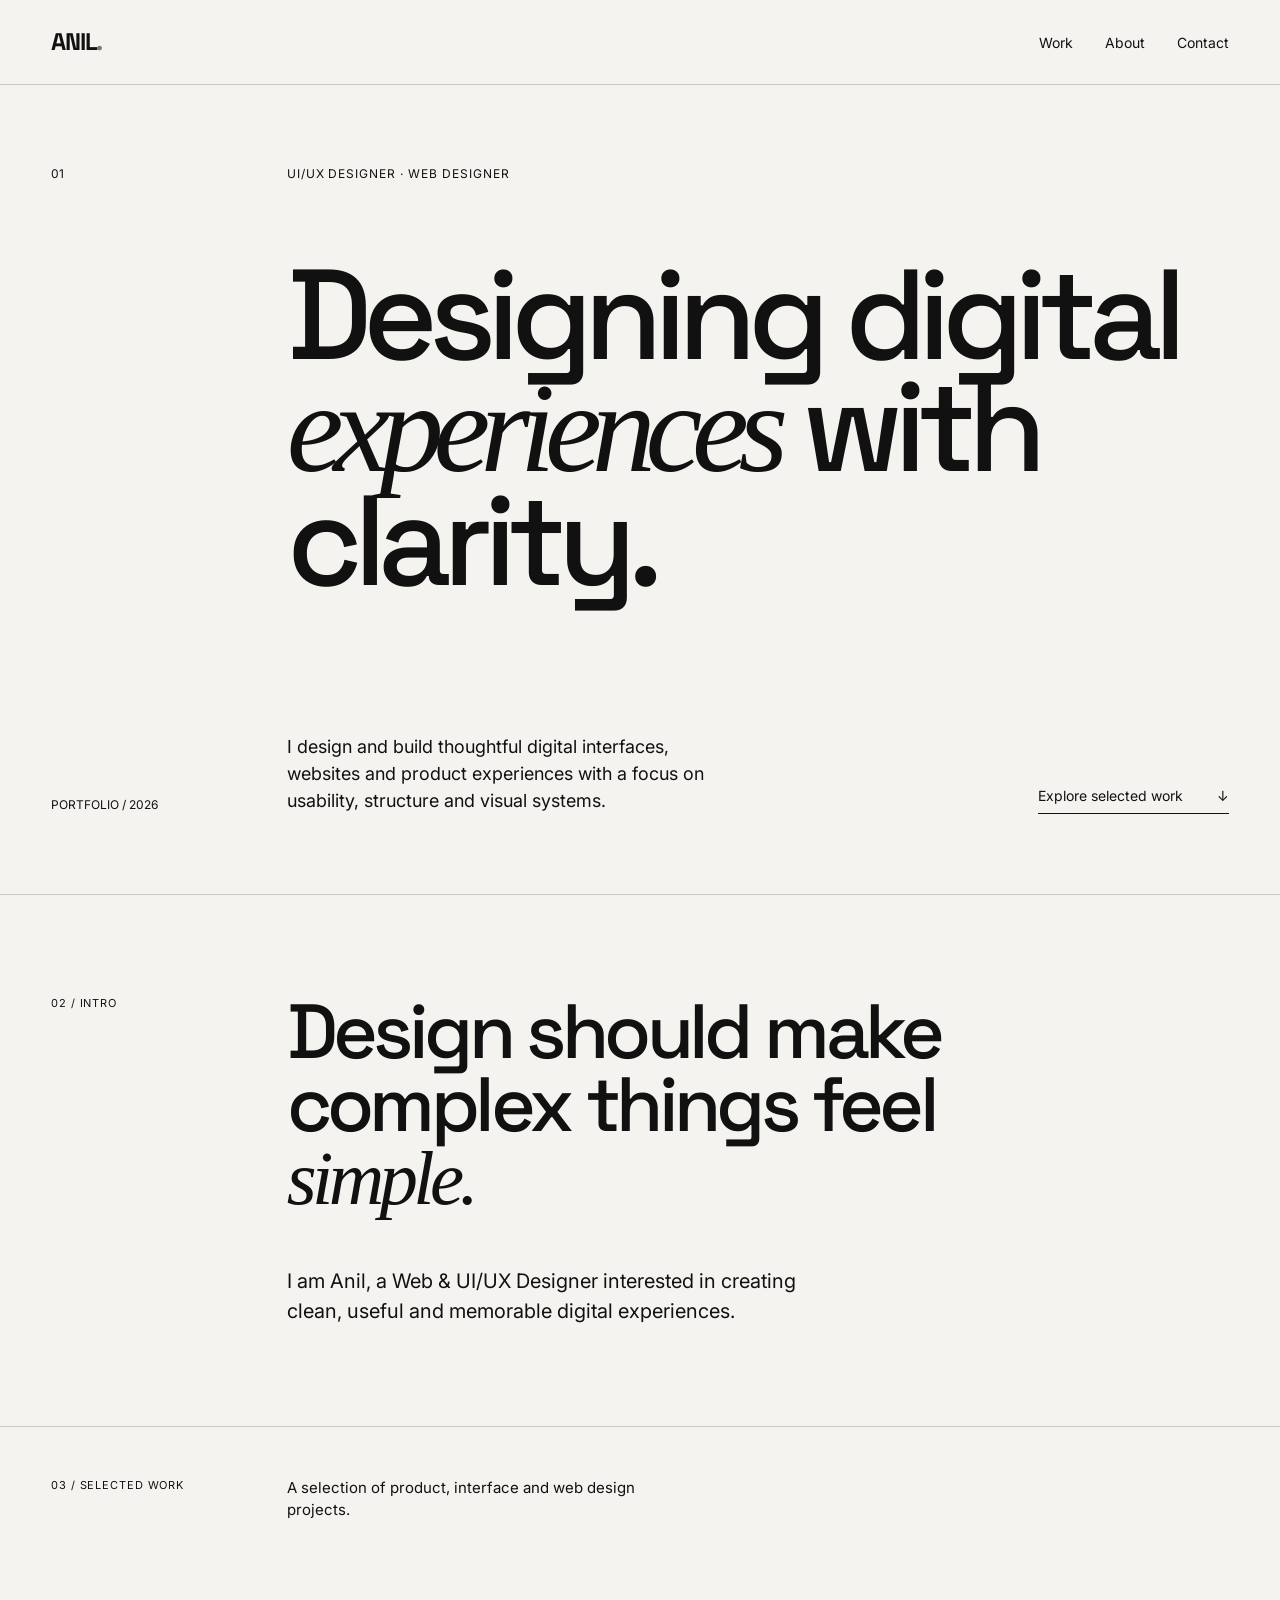
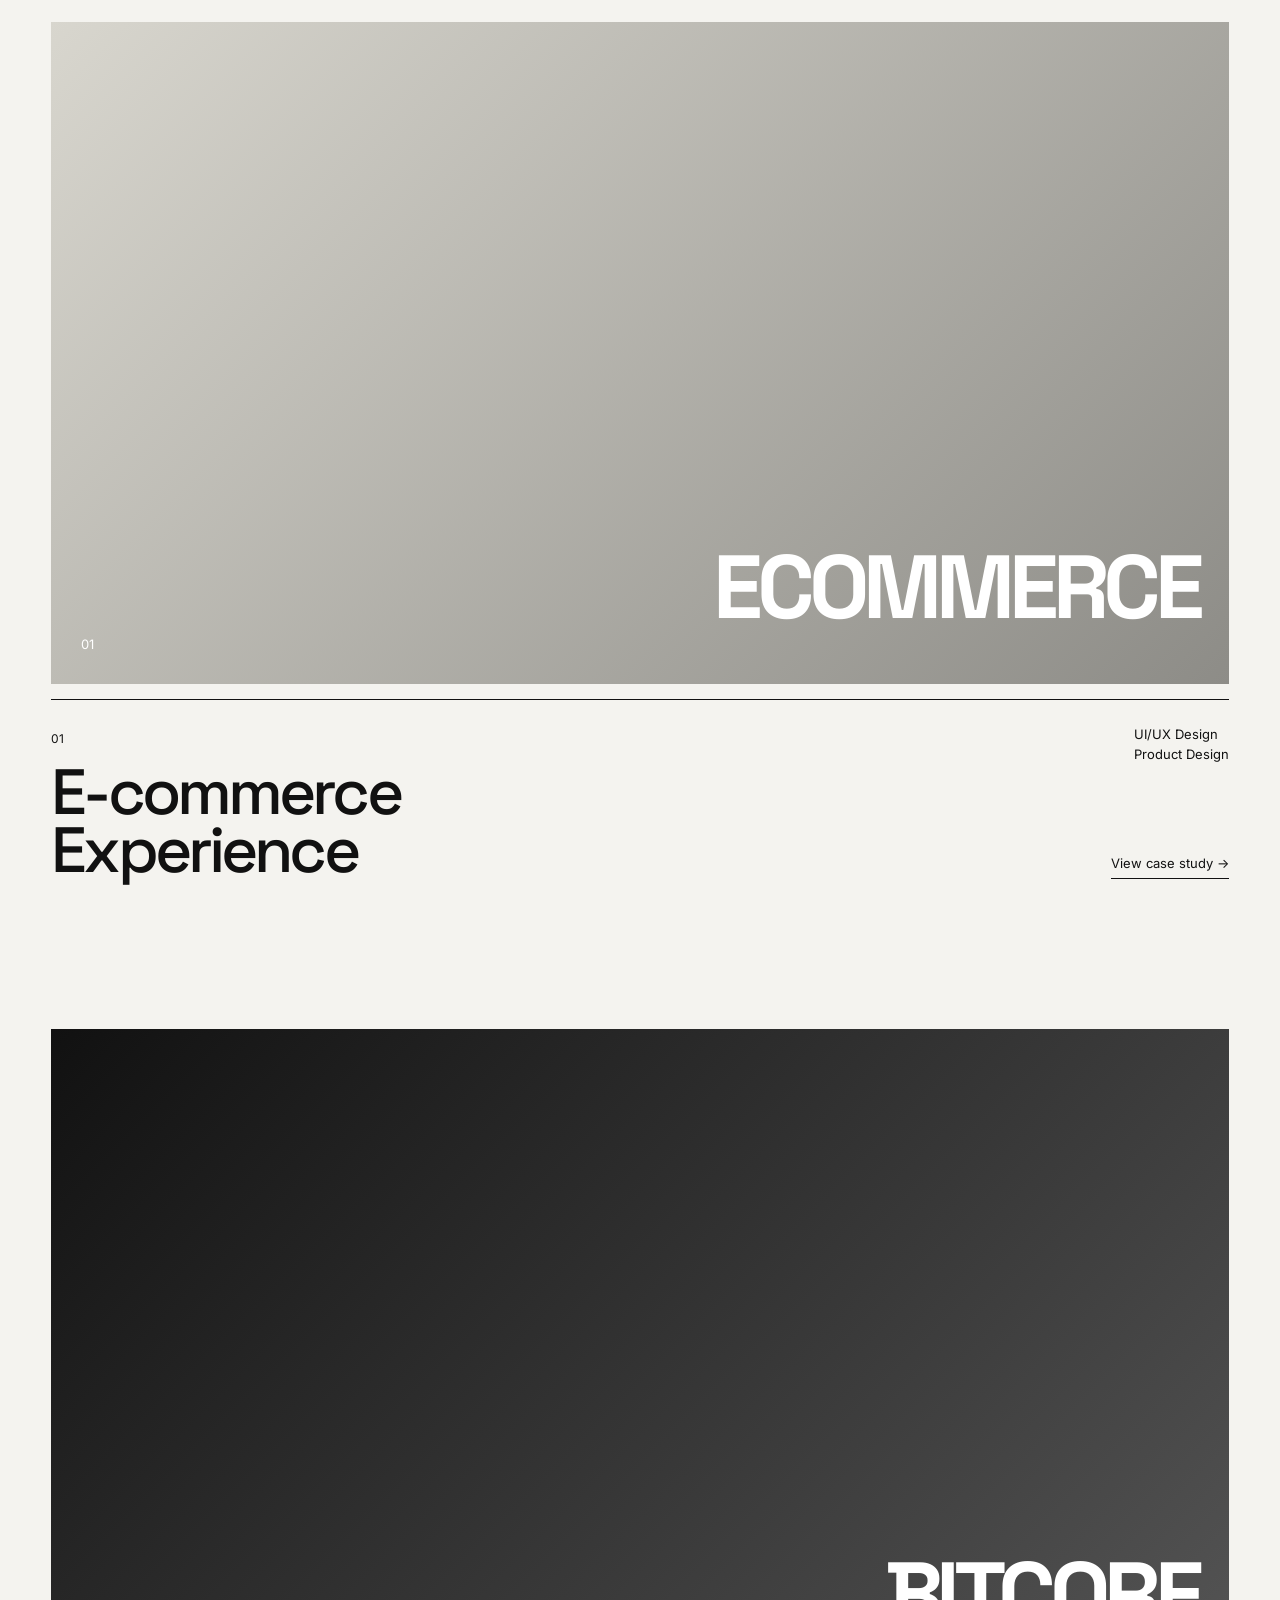
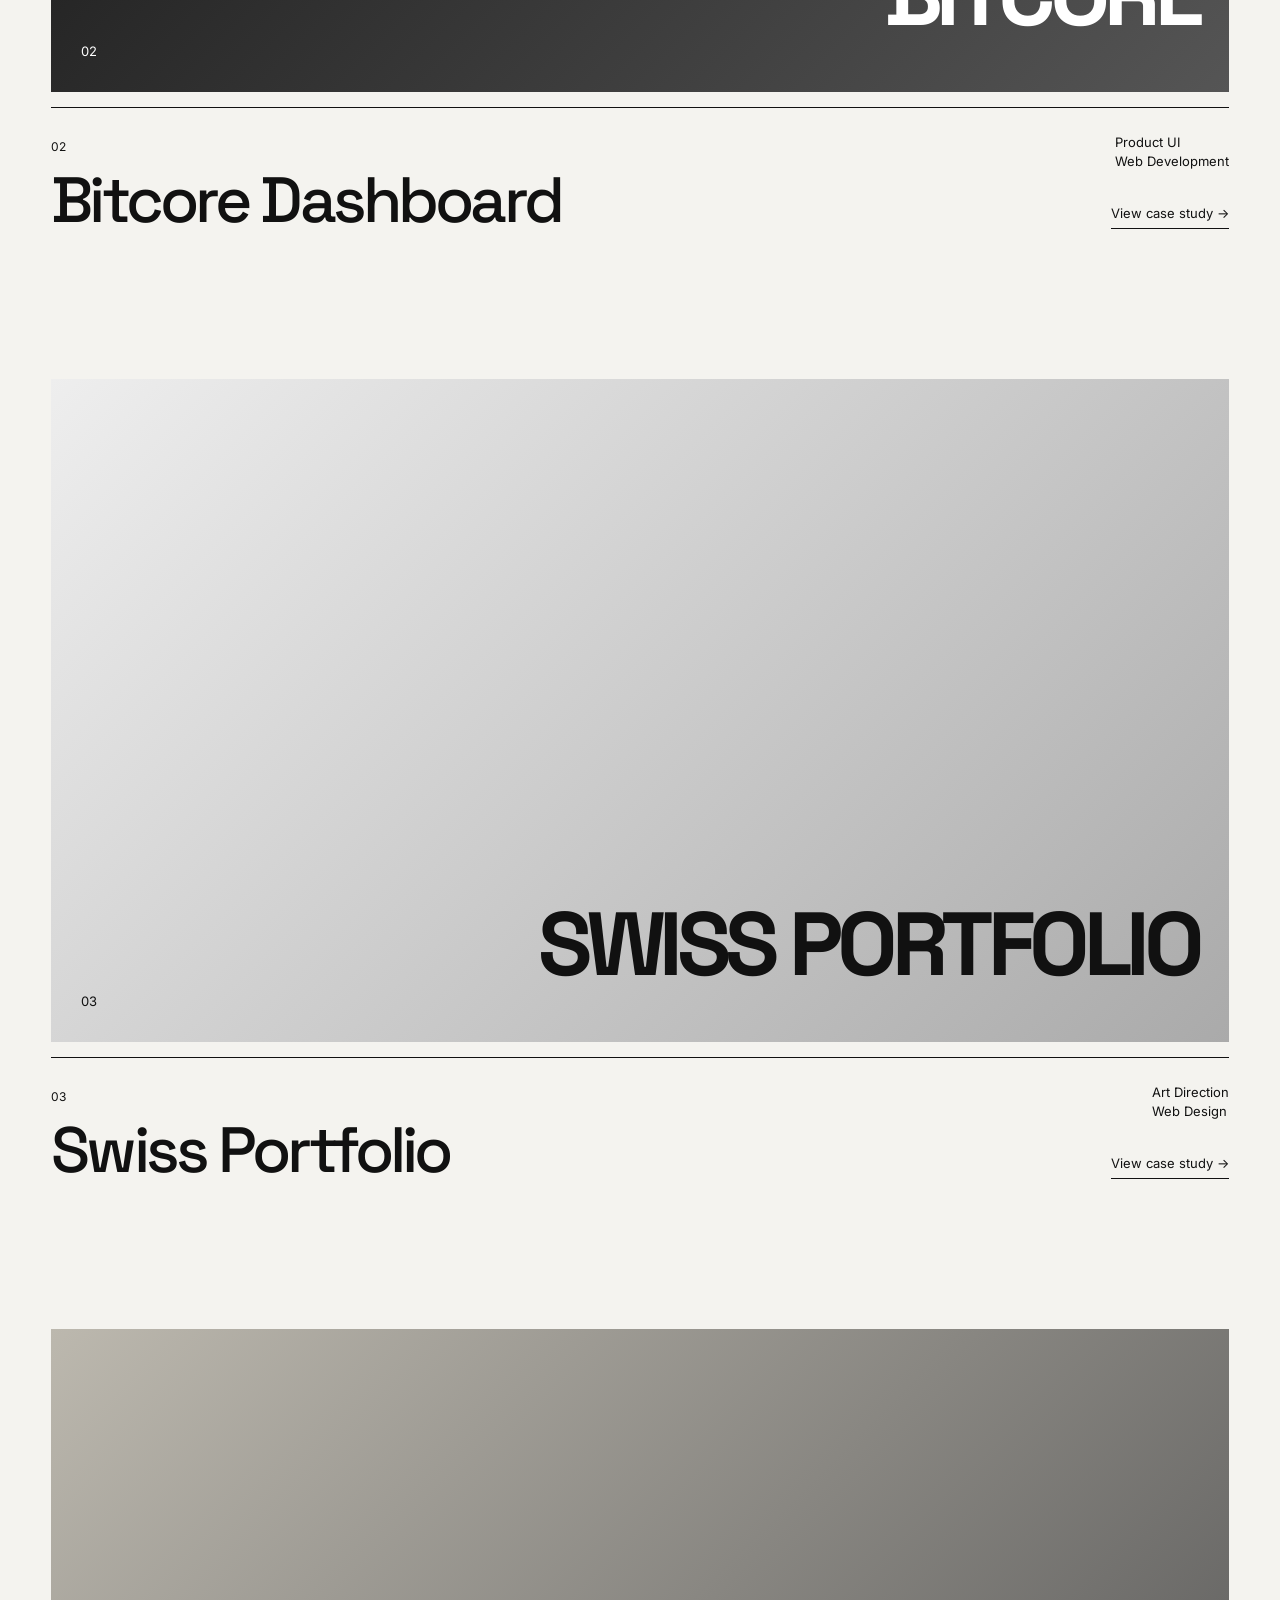
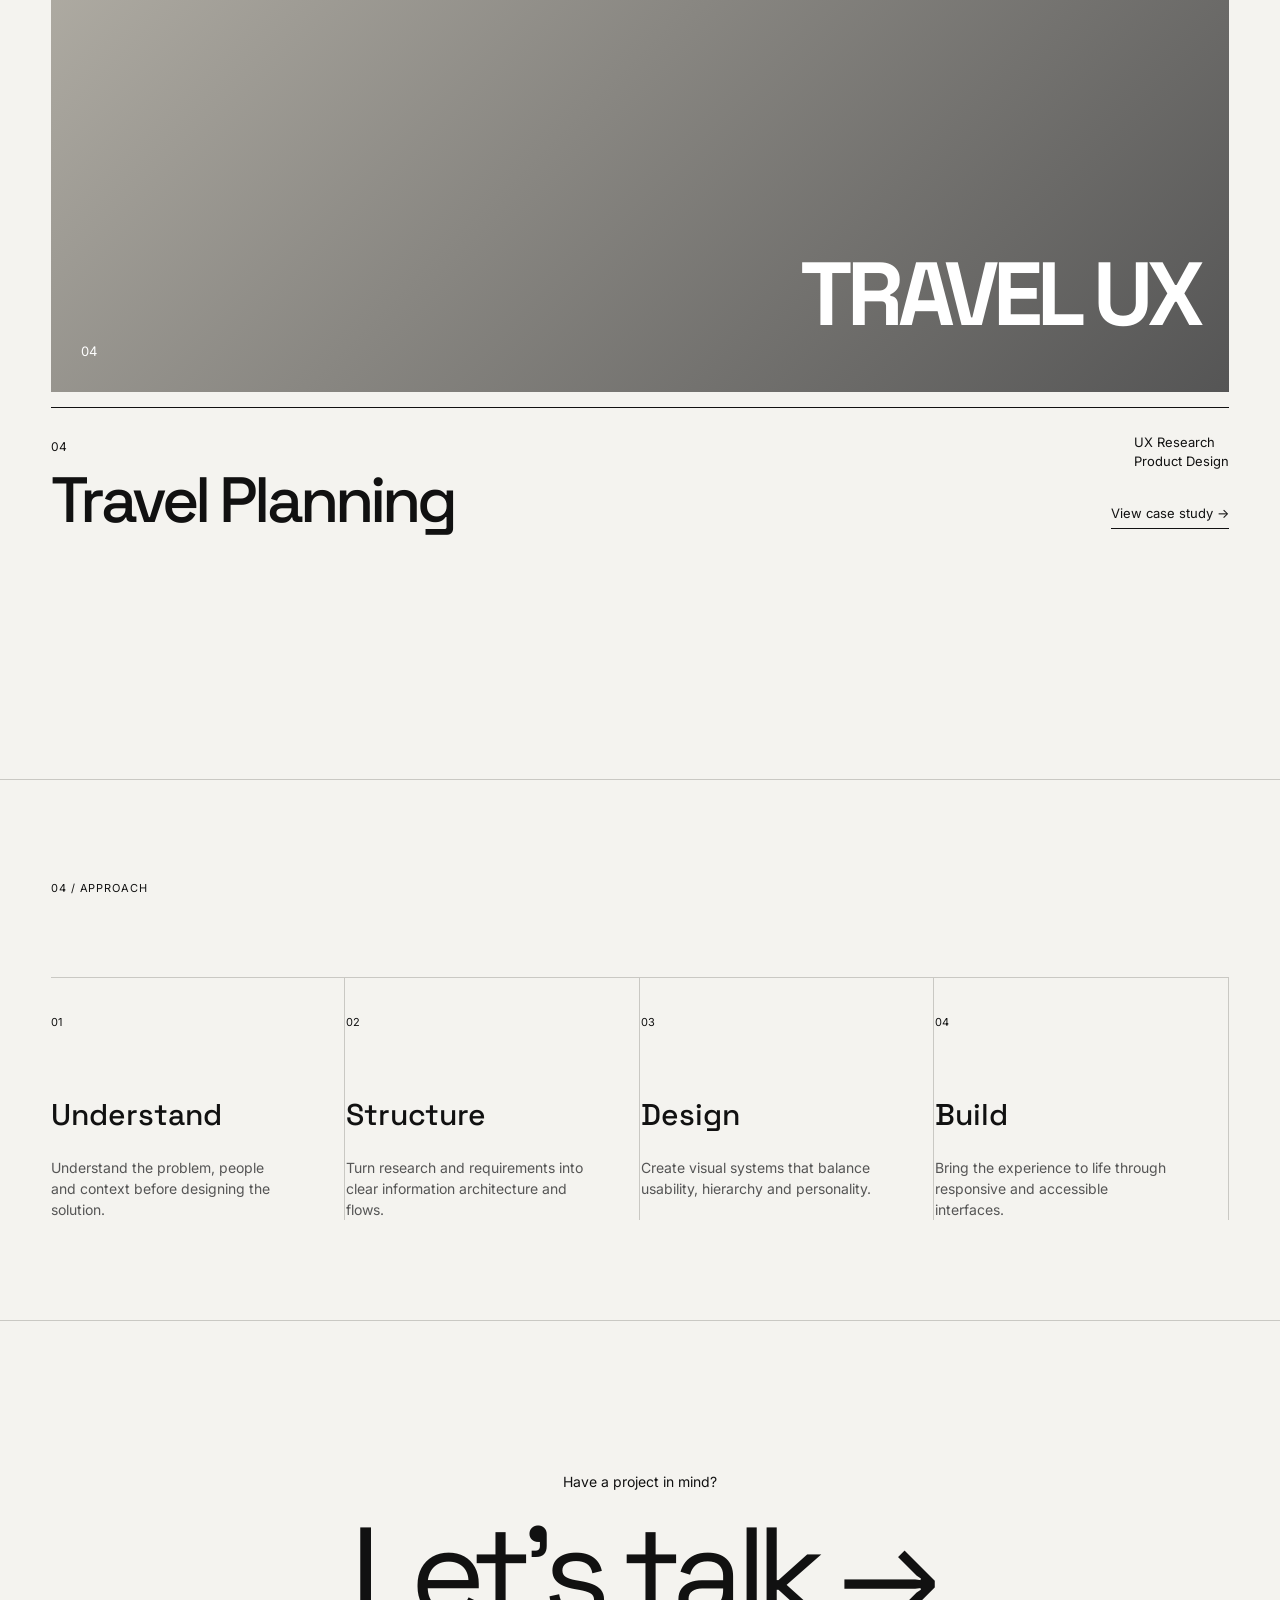
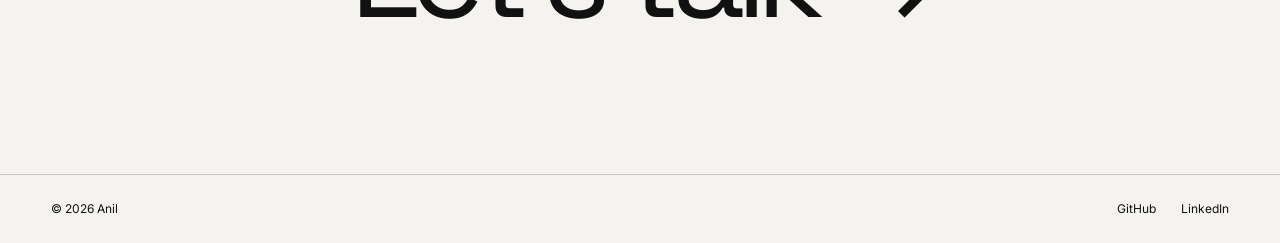
==== commit f7bd23e8: "Build production portfolio case study system" ====
--- a/index.html
+++ b/index.html
@@ -3,495 +3,409 @@
 <head>
     <meta charset="UTF-8">
 
-    <meta
-        name="viewport"
-        content="width=device-width, initial-scale=1.0"
-    >
-
-    <meta
-        name="description"
-        content="Anil — UI/UX Designer and Web Designer"
-    >
-
-    <title>ANIL — UI/UX Designer</title>
-
-    <link rel="stylesheet" href="style.css">
+    <meta name="viewport"
+          content="width=device-width, initial-scale=1.0">
+
+    <meta name="description"
+          content="Anil — Web Designer and UI/UX Designer creating thoughtful digital experiences.">
+
+    <meta name="author"
+          content="Anil">
+
+    <meta property="og:title"
+          content="Anil — UI/UX & Web Designer">
+
+    <meta property="og:description"
+          content="Selected UI/UX, web design and digital product case studies.">
+
+    <meta property="og:type"
+          content="website">
+
+    <title>Anil — UI/UX & Web Designer</title>
+
+    <link rel="stylesheet" href="css/style.css">
 </head>
 
 <body>
 
-    <!-- ================= HEADER ================= -->
-
-    <header class="header">
-
-        <a href="#top" class="logo">
-            ANIL
-            <span>UI/UX DESIGNER</span>
+<header class="site-header">
+    <a href="index.html" class="logo">
+        ANIL<span>.</span>
+    </a>
+
+    <button class="menu-toggle"
+            aria-label="Open navigation"
+            aria-expanded="false">
+        <span></span>
+        <span></span>
+    </button>
+
+    <nav class="main-nav">
+        <a href="#work">Work</a>
+        <a href="about.html">About</a>
+        <a href="contact.html">Contact</a>
+    </nav>
+</header>
+
+
+<main>
+
+    <!-- HERO -->
+
+    <section class="hero">
+
+        <div class="hero-index">
+            <span>01</span>
+            <span>Portfolio / 2026</span>
+        </div>
+
+        <div class="hero-content">
+
+            <p class="eyebrow">
+                UI/UX DESIGNER · WEB DESIGNER
+            </p>
+
+            <h1>
+                Designing digital
+                <em>experiences</em>
+                with clarity.
+            </h1>
+
+            <div class="hero-bottom">
+
+                <p class="hero-description">
+                    I design and build thoughtful digital interfaces,
+                    websites and product experiences with a focus on
+                    usability, structure and visual systems.
+                </p>
+
+                <a href="#work" class="arrow-link">
+                    Explore selected work
+                    <span>↓</span>
+                </a>
+
+            </div>
+
+        </div>
+
+    </section>
+
+
+    <!-- INTRO -->
+
+    <section class="intro section">
+
+        <div class="section-number">
+            02 / INTRO
+        </div>
+
+        <div class="intro-content">
+
+            <h2>
+                Design should make
+                complex things feel
+                <span>simple.</span>
+            </h2>
+
+            <p>
+                I am Anil, a Web & UI/UX Designer interested in
+                creating clean, useful and memorable digital
+                experiences.
+            </p>
+
+        </div>
+
+    </section>
+
+
+    <!-- WORK -->
+
+    <section id="work" class="work section">
+
+        <div class="section-heading">
+
+            <div class="section-number">
+                03 / SELECTED WORK
+            </div>
+
+            <p>
+                A selection of product, interface and web design
+                projects.
+            </p>
+
+        </div>
+
+
+        <!-- PROJECT 01 -->
+
+        <article class="project-card">
+
+            <a href="case-studies/ecommerce.html"
+               class="project-image project-ecommerce">
+
+                <div class="project-placeholder">
+                    <span>01</span>
+                    <strong>ECOMMERCE</strong>
+                </div>
+
+            </a>
+
+            <div class="project-info">
+
+                <div>
+                    <span class="project-number">01</span>
+
+                    <h3>
+                        E-commerce
+                        Experience
+                    </h3>
+                </div>
+
+                <div class="project-meta">
+
+                    <p>
+                        UI/UX Design
+                        <br>
+                        Product Design
+                    </p>
+
+                    <a href="case-studies/ecommerce.html">
+                        View case study →
+                    </a>
+
+                </div>
+
+            </div>
+
+        </article>
+
+
+        <!-- PROJECT 02 -->
+
+        <article class="project-card">
+
+            <a href="case-studies/bitcore.html"
+               class="project-image project-bitcore">
+
+                <div class="project-placeholder">
+                    <span>02</span>
+                    <strong>BITCORE</strong>
+                </div>
+
+            </a>
+
+            <div class="project-info">
+
+                <div>
+                    <span class="project-number">02</span>
+
+                    <h3>
+                        Bitcore
+                        Dashboard
+                    </h3>
+                </div>
+
+                <div class="project-meta">
+
+                    <p>
+                        Product UI
+                        <br>
+                        Web Development
+                    </p>
+
+                    <a href="case-studies/bitcore.html">
+                        View case study →
+                    </a>
+
+                </div>
+
+            </div>
+
+        </article>
+
+
+        <!-- PROJECT 03 -->
+
+        <article class="project-card">
+
+            <a href="case-studies/portfolio.html"
+               class="project-image project-portfolio">
+
+                <div class="project-placeholder">
+                    <span>03</span>
+                    <strong>SWISS PORTFOLIO</strong>
+                </div>
+
+            </a>
+
+            <div class="project-info">
+
+                <div>
+                    <span class="project-number">03</span>
+
+                    <h3>
+                        Swiss
+                        Portfolio
+                    </h3>
+
+                </div>
+
+                <div class="project-meta">
+
+                    <p>
+                        Art Direction
+                        <br>
+                        Web Design
+                    </p>
+
+                    <a href="case-studies/portfolio.html">
+                        View case study →
+                    </a>
+
+                </div>
+
+            </div>
+
+        </article>
+
+
+        <!-- PROJECT 04 -->
+
+        <article class="project-card">
+
+            <a href="case-studies/travel.html"
+               class="project-image project-travel">
+
+                <div class="project-placeholder">
+                    <span>04</span>
+                    <strong>TRAVEL UX</strong>
+                </div>
+
+            </a>
+
+            <div class="project-info">
+
+                <div>
+                    <span class="project-number">04</span>
+
+                    <h3>
+                        Travel
+                        Planning
+                    </h3>
+
+                </div>
+
+                <div class="project-meta">
+
+                    <p>
+                        UX Research
+                        <br>
+                        Product Design
+                    </p>
+
+                    <a href="case-studies/travel.html">
+                        View case study →
+                    </a>
+
+                </div>
+
+            </div>
+
+        </article>
+
+    </section>
+
+
+    <!-- APPROACH -->
+
+    <section class="approach section">
+
+        <div class="section-number">
+            04 / APPROACH
+        </div>
+
+        <div class="approach-grid">
+
+            <div>
+                <span>01</span>
+                <h3>Understand</h3>
+                <p>
+                    Understand the problem, people and context
+                    before designing the solution.
+                </p>
+            </div>
+
+            <div>
+                <span>02</span>
+                <h3>Structure</h3>
+                <p>
+                    Turn research and requirements into clear
+                    information architecture and flows.
+                </p>
+            </div>
+
+            <div>
+                <span>03</span>
+                <h3>Design</h3>
+                <p>
+                    Create visual systems that balance usability,
+                    hierarchy and personality.
+                </p>
+            </div>
+
+            <div>
+                <span>04</span>
+                <h3>Build</h3>
+                <p>
+                    Bring the experience to life through responsive
+                    and accessible interfaces.
+                </p>
+            </div>
+
+        </div>
+
+    </section>
+
+
+    <!-- CTA -->
+
+    <section class="contact-cta">
+
+        <p>Have a project in mind?</p>
+
+        <a href="contact.html">
+            Let's talk →
         </a>
 
-        <nav class="desktop-nav">
-            <a href="#work">WORK</a>
-            <a href="#about">ABOUT</a>
-            <a href="#contact">CONTACT</a>
-        </nav>
-
-        <div class="header-number">
-            01
-        </div>
-
-        <button
-            class="menu-button"
-            id="menuButton"
-            aria-label="Open menu"
-        >
-            <span></span>
-            <span></span>
-        </button>
-
-    </header>
-
-
-    <!-- ================= MOBILE MENU ================= -->
-
-    <div class="mobile-menu" id="mobileMenu">
-
-        <button
-            class="close-menu"
-            id="closeMenu"
-            aria-label="Close menu"
-        >
-            ×
-        </button>
-
-        <div class="mobile-menu-content">
-
-            <a href="#work">
-                <span>01</span>
-                WORK
-            </a>
-
-            <a href="#about">
-                <span>02</span>
-                ABOUT
-            </a>
-
-            <a href="#contact">
-                <span>03</span>
-                CONTACT
-            </a>
-
-        </div>
-
-        <div class="mobile-menu-footer">
-            INDIA / 2026
-        </div>
-
+    </section>
+
+</main>
+
+
+<footer class="site-footer">
+
+    <div>
+        © 2026 Anil
     </div>
 
-
-    <main id="top">
-
-        <!-- ================= HERO ================= -->
-
-        <section class="hero">
-
-            <div class="hero-side">
-                <span>BASED IN INDIA</span>
-                <span>AVAILABLE FOR PROJECTS</span>
-            </div>
-
-            <div class="hero-main">
-
-                <div class="section-number">
-                    01 <i></i>
-                </div>
-
-                <h1>
-                    DESIGNING<br>
-                    DIGITAL<br>
-                    EXPERIENCES<br>
-                    THAT <span>MATTER.</span>
-                </h1>
-
-                <div class="hero-bottom">
-
-                    <div class="roles">
-                        UI/UX DESIGN<br>
-                        WEB DESIGN<br>
-                        DEVELOPMENT
-                    </div>
-
-                    <div class="year">
-                        INDIA / 2026
-                    </div>
-
-                </div>
-
-            </div>
-
-            <div class="scroll-indicator">
-                ↓
-            </div>
-
-        </section>
-
-
-        <!-- ================= WORK ================= -->
-
-        <section class="work section" id="work">
-
-            <div class="section-heading">
-
-                <div class="section-number">
-                    02 <i></i>
-                </div>
-
-                <h2>SELECTED WORK</h2>
-
-                <a href="#contact" class="view-all">
-                    VIEW ALL PROJECTS →
-                </a>
-
-            </div>
-
-
-            <!-- PROJECT 01 -->
-
-            <article class="project">
-
-                <div class="project-info">
-
-                    <div class="project-number">
-                        01
-                    </div>
-
-                    <h3>
-                        E-COMMERCE<br>
-                        PLATFORM
-                    </h3>
-
-                    <div class="project-line"></div>
-
-                    <p>
-                        UI/UX DESIGN<br>
-                        RESEARCH<br>
-                        PROTOTYPING
-                    </p>
-
-                    <span class="project-year">
-                        2026
-                    </span>
-
-                </div>
-
-                <div class="project-image">
-
-                    <img
-                        src="https://images.unsplash.com/photo-1556742049-0cfed4f6a45d?auto=format&fit=crop&w=1400&q=85"
-                        alt="E-commerce project"
-                    >
-
-                    <div class="image-label">
-                        E-COMMERCE / 01
-                    </div>
-
-                </div>
-
-                <a href="project-01.html" class="project-arrow">
-                   VIEW CASE →
-                </a>
-
-            </article>
-
-
-            <!-- PROJECT 02 -->
-
-            <article class="project project-reverse">
-
-                <div class="project-info">
-
-                    <div class="project-number">
-                        02
-                    </div>
-
-                    <h3>
-                        TRAVEL<br>
-                        EXPERIENCE
-                    </h3>
-
-                    <div class="project-line"></div>
-
-                    <p>
-                        UI/UX DESIGN<br>
-                        USER RESEARCH<br>
-    <a href="project-02.html" class="project-arrow">
-    VIEW CASE →
-</a>                    INTERACTION DESIGN
-                    </p>
-
-                    <span class="project-year">
-                  <a href="project-02.html" class="project-arrow">
-    VIEW CASE →
-</a>      2026
-                    </span>
-
-                </div>
-
-                <div class="project-image">
-
-                    <img
-                        src="https://images.unsplash.com/photo-1500534623283-312aade485b7?auto=format&fit=crop&w=1400&q=85"
-                        alt="Travel project"
-                    >
-
-                    <div class="image-label">
-                        TRAVEL / 02
-                    </div>
-
-                </div>
-
-                <a href="project-02.html" class="project-arrow">
-                   VIEW CASE →
-                </a>
-
-            </article>
-
-
-            <!-- PROJECT 03 -->
-
-            <article class="project">
-
-                <div class="project-info">
-
-                    <div class="project-number">
-                        03
-                    </div>
-
-                    <h3>
-                        FINANCE<br>
-                        DASHBOARD
-                    </h3>
-
-                    <div class="project-line"></div>
-
-                    <p>
-                        UI DESIGN<br>
-                        DATA VISUALIZATION<br>
-                        DESIGN SYSTEM
-                    </p>
-
-                    <span class="project-year">
-                        2026
-                    </span>
-
-                </div>
-
-                <div class="project-image">
-
-                    <img
-                        src="https://images.unsplash.com/photo-1551288049-bebda4e38f71?auto=format&fit=crop&w=1400&q=85"
-                        alt="Finance dashboard project"
-                    >
-
-                    <div class="image-label">
-                        FINANCE / 03
-                    </div>
-
-                </div>
-
-                <a href="project-03.html" class="project-arrow">
-                   VIEW CASE →
-                </a>
-
-            </article>
-
-        </section>
-
-
-        <!-- ================= ABOUT ================= -->
-
-        <section class="about section" id="about">
-
-            <div class="section-heading">
-
-                <div class="section-number">
-                    03 <i></i>
-                </div>
-
-                <h2>ABOUT</h2>
-
-            </div>
-
-            <div class="about-grid">
-
-                <div class="about-title">
-
-                    <h2>
-                        I DESIGN<br>
-                        SIMPLE,<br>
-                        USEFUL AND<br>
-                        MEANINGFUL<br>
-                        DIGITAL<br>
-                        EXPERIENCES<span>.</span>
-                    </h2>
-
-                </div>
-
-                <div class="about-description">
-
-                    <p class="large-text">
-                        I'm a UI/UX Designer and Web Designer
-                        focused on creating digital products
-                        that are intuitive, functional and
-                        visually clear.
-                    </p>
-
-                    <p>
-                        I combine visual design, user experience
-                        and web development to create interfaces
-                        that solve real problems.
-                    </p>
-
-                    <div class="skills">
-
-                        <span>+ UI/UX DESIGN</span>
-                        <span>+ HTML / CSS</span>
-
-                        <span>+ WEB DESIGN</span>
-                        <span>+ JAVASCRIPT</span>
-
-                        <span>+ PROTOTYPING</span>
-                        <span>+ PYTHON</span>
-
-                        <span>+ FIGMA</span>
-                        <span>+ DESIGN SYSTEM</span>
-
-                    </div>
-
-                </div>
-
-            </div>
-
-        </section>
-
-
-        <!-- ================= PHILOSOPHY ================= -->
-
-        <section class="philosophy">
-
-            <div class="philosophy-number">
-                04
-            </div>
-
-            <div>
-
-                <p class="small-label">
-                    DESIGN PHILOSOPHY
-                </p>
-
-                <h2>
-                    LESS NOISE.<br>
-                    MORE CLARITY.
-                </h2>
-
-            </div>
-
-            <div class="philosophy-text">
-
-                <p>
-                    Good design doesn't need to shout.
-                    It needs to communicate clearly.
-                </p>
-
-            </div>
-
-        </section>
-
-
-        <!-- ================= CONTACT ================= -->
-
-        <section class="contact section" id="contact">
-
-            <div class="section-heading">
-
-                <div class="section-number">
-                    05 <i></i>
-                </div>
-
-                <h2>CONTACT</h2>
-
-            </div>
-
-            <div class="contact-grid">
-
-                <div>
-
-                    <h2 class="contact-title">
-                        LET'S WORK<br>
-                        TOGETHER<span>.</span>
-                    </h2>
-
-                </div>
-
-                <div class="contact-links">
-
-                    <p>
-                        HAVE A PROJECT IN MIND?
-                    </p>
-
-                    <a
-                        href="mailto:your-email@example.com"
-                        class="email"
-                    >
-                        your-anilheranj812@gmail.com
-                        <span>↗</span>
-                    </a>
-
-                    <div class="social-links">
-
-                        <a href="#" target="_blank">
-                            LINKEDIN ↗
-                        </a>
-
-                        <a href="#" target="_blank">
-                            BEHANCE ↗
-                        </a>
-
-                        <a href="#" target="_blank">
-                            GITHUB ↗
-                        </a>
-
-                    </div>
-
-                </div>
-
-            </div>
-
-        </section>
-
-    </main>
-
-
-    <!-- ================= FOOTER ================= -->
-
-    <footer class="footer">
-
-        <span>
-            © ANIL 2026
-        </span>
-
-        <span>
-            DESIGNED & DEVELOPED BY ANIL
-        </span>
-
-        <span>
-            INDIA
-        </span>
-
-    </footer>
-
-
-    <script src="script.js"></script>
+    <div>
+        <a href="https://github.com/Anilheranj"
+           target="_blank"
+           rel="noopener">
+            GitHub
+        </a>
+
+        <a href="https://www.linkedin.com/"
+           target="_blank"
+           rel="noopener">
+            LinkedIn
+        </a>
+    </div>
+
+</footer>
+
+
+<script src="js/script.js"></script>
 
 </body>
 </html>
--- a/css/style.css
+++ b/css/style.css
@@ -0,0 +1,717 @@
+@import url('https://fonts.googleapis.com/css2?family=Inter:wght@400;500;600;700&family=Space+Grotesk:wght@400;500;600;700&display=swap');
+
+
+:root {
+    --black: #111111;
+    --white: #f4f3ef;
+    --gray: #777;
+    --line: #c9c8c3;
+
+    --max-width: 1440px;
+    --padding: clamp(20px, 4vw, 70px);
+}
+
+
+* {
+    margin: 0;
+    padding: 0;
+    box-sizing: border-box;
+}
+
+
+html {
+    scroll-behavior: smooth;
+}
+
+
+body {
+    background: var(--white);
+    color: var(--black);
+
+    font-family: "Inter", sans-serif;
+
+    line-height: 1.5;
+
+    overflow-x: hidden;
+}
+
+
+a {
+    color: inherit;
+    text-decoration: none;
+}
+
+
+button {
+    font: inherit;
+}
+
+
+img {
+    width: 100%;
+    display: block;
+}
+
+
+.site-header {
+    width: 100%;
+
+    display: flex;
+    justify-content: space-between;
+    align-items: center;
+
+    padding: 24px var(--padding);
+
+    border-bottom: 1px solid var(--line);
+}
+
+
+.logo {
+    font-family: "Space Grotesk", sans-serif;
+
+    font-size: 1.5rem;
+    font-weight: 700;
+
+    letter-spacing: -0.05em;
+}
+
+
+.logo span {
+    color: var(--gray);
+}
+
+
+.main-nav {
+    display: flex;
+    gap: 32px;
+
+    font-size: 14px;
+}
+
+
+.main-nav a {
+    position: relative;
+}
+
+
+.main-nav a::after {
+    content: "";
+
+    position: absolute;
+
+    left: 0;
+    bottom: -5px;
+
+    width: 0;
+    height: 1px;
+
+    background: currentColor;
+
+    transition: width .3s ease;
+}
+
+
+.main-nav a:hover::after {
+    width: 100%;
+}
+
+
+.menu-toggle {
+    display: none;
+
+    border: 0;
+    background: transparent;
+
+    cursor: pointer;
+}
+
+
+.hero {
+    min-height: 90vh;
+
+    padding: 80px var(--padding);
+
+    display: grid;
+    grid-template-columns: 20% 1fr;
+
+    border-bottom: 1px solid var(--line);
+}
+
+
+.hero-index {
+    display: flex;
+    flex-direction: column;
+
+    justify-content: space-between;
+
+    font-size: 12px;
+    text-transform: uppercase;
+}
+
+
+.hero-content {
+    display: flex;
+    flex-direction: column;
+
+    justify-content: space-between;
+}
+
+
+.eyebrow {
+    font-size: 12px;
+
+    letter-spacing: .08em;
+
+    margin-bottom: 40px;
+}
+
+
+.hero h1 {
+    max-width: 1000px;
+
+    font-family: "Space Grotesk", sans-serif;
+
+    font-size: clamp(4rem, 10vw, 10rem);
+
+    line-height: .88;
+
+    letter-spacing: -.07em;
+
+    font-weight: 500;
+}
+
+
+.hero h1 em {
+    font-family: Georgia, serif;
+
+    font-weight: 400;
+
+    letter-spacing: -.08em;
+}
+
+
+.hero-bottom {
+    margin-top: 100px;
+
+    display: grid;
+
+    grid-template-columns: 1fr 1fr;
+
+    gap: 50px;
+
+    align-items: end;
+}
+
+
+.hero-description {
+    max-width: 450px;
+
+    font-size: 18px;
+
+    line-height: 1.5;
+}
+
+
+.arrow-link {
+    justify-self: end;
+
+    border-bottom: 1px solid var(--black);
+
+    padding-bottom: 7px;
+
+    font-size: 14px;
+}
+
+
+.arrow-link span {
+    margin-left: 30px;
+}
+
+
+.section {
+    padding: 100px var(--padding);
+
+    border-bottom: 1px solid var(--line);
+}
+
+
+.section-number {
+    font-size: 11px;
+
+    letter-spacing: .08em;
+
+    text-transform: uppercase;
+}
+
+
+.intro {
+    display: grid;
+
+    grid-template-columns: 20% 1fr;
+}
+
+
+.intro-content {
+    max-width: 850px;
+}
+
+
+.intro h2 {
+    font-family: "Space Grotesk", sans-serif;
+
+    font-size: clamp(3rem, 6vw, 6rem);
+
+    line-height: .95;
+
+    letter-spacing: -.06em;
+
+    font-weight: 500;
+}
+
+
+.intro h2 span {
+    font-family: Georgia, serif;
+
+    font-style: italic;
+}
+
+
+.intro p {
+    max-width: 520px;
+
+    margin-top: 50px;
+
+    font-size: 20px;
+}
+
+
+.work {
+    padding-top: 50px;
+}
+
+
+.section-heading {
+    display: grid;
+
+    grid-template-columns: 20% 1fr;
+
+    margin-bottom: 100px;
+}
+
+
+.section-heading p {
+    max-width: 350px;
+
+    font-size: 15px;
+}
+
+
+.project-card {
+    margin-bottom: 150px;
+}
+
+
+.project-image {
+    display: block;
+
+    aspect-ratio: 16 / 9;
+
+    overflow: hidden;
+
+    background: #ddd;
+
+    transition: transform .4s ease;
+}
+
+
+.project-image:hover {
+    transform: scale(.99);
+}
+
+
+.project-placeholder {
+    height: 100%;
+
+    display: flex;
+
+    align-items: flex-end;
+    justify-content: space-between;
+
+    padding: 30px;
+
+    background:
+        linear-gradient(
+            135deg,
+            #d8d6ce,
+            #8d8c87
+        );
+
+    color: white;
+}
+
+
+.project-placeholder span {
+    font-size: 13px;
+}
+
+
+.project-placeholder strong {
+    font-family: "Space Grotesk", sans-serif;
+
+    font-size: clamp(2rem, 7vw, 7rem);
+
+    letter-spacing: -.07em;
+}
+
+
+.project-bitcore .project-placeholder {
+    background:
+        linear-gradient(
+            135deg,
+            #111,
+            #555
+        );
+}
+
+
+.project-portfolio .project-placeholder {
+    background:
+        linear-gradient(
+            135deg,
+            #eee,
+            #aaa
+        );
+
+    color: #111;
+}
+
+
+.project-travel .project-placeholder {
+    background:
+        linear-gradient(
+            135deg,
+            #bcb8ae,
+            #555
+        );
+}
+
+
+.project-info {
+    display: grid;
+
+    grid-template-columns: 1fr 1fr;
+
+    padding-top: 25px;
+
+    border-top: 1px solid var(--black);
+
+    margin-top: 15px;
+}
+
+
+.project-number {
+    font-size: 12px;
+}
+
+
+.project-info h3 {
+    max-width: 600px;
+
+    margin-top: 15px;
+
+    font-family: "Space Grotesk", sans-serif;
+
+    font-size: clamp(2.5rem, 5vw, 5rem);
+
+    line-height: .9;
+
+    letter-spacing: -.06em;
+
+    font-weight: 500;
+}
+
+
+.project-meta {
+    display: flex;
+
+    flex-direction: column;
+
+    justify-content: space-between;
+
+    align-items: flex-end;
+
+    font-size: 13px;
+}
+
+
+.project-meta a {
+    border-bottom: 1px solid var(--black);
+
+    padding-bottom: 5px;
+}
+
+
+.approach-grid {
+    display: grid;
+
+    grid-template-columns: repeat(4, 1fr);
+
+    gap: 1px;
+
+    margin-top: 80px;
+
+    border-top: 1px solid var(--line);
+}
+
+
+.approach-grid > div {
+    padding: 30px 20px 0 0;
+
+    border-right: 1px solid var(--line);
+}
+
+
+.approach-grid span {
+    font-size: 11px;
+}
+
+
+.approach-grid h3 {
+    margin-top: 60px;
+
+    font-family: "Space Grotesk", sans-serif;
+
+    font-size: 30px;
+
+    font-weight: 500;
+}
+
+
+.approach-grid p {
+    margin-top: 20px;
+
+    max-width: 240px;
+
+    font-size: 14px;
+
+    color: #555;
+}
+
+
+.contact-cta {
+    padding: 150px var(--padding);
+
+    text-align: center;
+}
+
+
+.contact-cta p {
+    font-size: 14px;
+
+    margin-bottom: 30px;
+}
+
+
+.contact-cta a {
+    font-family: "Space Grotesk", sans-serif;
+
+    font-size: clamp(4rem, 10vw, 10rem);
+
+    line-height: .8;
+
+    letter-spacing: -.08em;
+}
+
+
+.site-footer {
+    padding: 25px var(--padding);
+
+    border-top: 1px solid var(--line);
+
+    display: flex;
+
+    justify-content: space-between;
+
+    font-size: 12px;
+}
+
+
+.site-footer div:last-child {
+    display: flex;
+    gap: 25px;
+}
+
+
+@media (max-width: 800px) {
+
+    .main-nav {
+        display: none;
+
+        position: absolute;
+
+        top: 70px;
+        left: 0;
+        right: 0;
+
+        padding: 30px var(--padding);
+
+        background: var(--white);
+
+        border-bottom: 1px solid var(--line);
+
+        flex-direction: column;
+
+        z-index: 10;
+    }
+
+
+    .main-nav.active {
+        display: flex;
+    }
+
+
+    .menu-toggle {
+        display: flex;
+
+        flex-direction: column;
+
+        gap: 6px;
+    }
+
+
+    .menu-toggle span {
+        width: 25px;
+        height: 1px;
+
+        background: var(--black);
+    }
+
+
+    .hero {
+        min-height: 85vh;
+
+        display: block;
+
+        padding-top: 50px;
+    }
+
+
+    .hero-index {
+        flex-direction: row;
+
+        margin-bottom: 100px;
+    }
+
+
+    .hero h1 {
+        font-size: clamp(3.7rem, 17vw, 7rem);
+    }
+
+
+    .hero-bottom {
+        display: block;
+
+        margin-top: 70px;
+    }
+
+
+    .arrow-link {
+        display: inline-block;
+
+        margin-top: 40px;
+    }
+
+
+    .intro,
+    .section-heading {
+        display: block;
+    }
+
+
+    .intro-content {
+        margin-top: 70px;
+    }
+
+
+    .intro h2 {
+        font-size: clamp(3rem, 14vw, 6rem);
+    }
+
+
+    .section-heading p {
+        margin-top: 30px;
+    }
+
+
+    .project-card {
+        margin-bottom: 100px;
+    }
+
+
+    .project-info {
+        display: block;
+    }
+
+
+    .project-meta {
+        display: block;
+
+        margin-top: 30px;
+    }
+
+
+    .project-meta a {
+        display: inline-block;
+
+        margin-top: 30px;
+    }
+
+
+    .approach-grid {
+        grid-template-columns: 1fr 1fr;
+    }
+
+
+    .approach-grid > div {
+        min-height: 250px;
+    }
+
+
+    .contact-cta {
+        padding: 100px 20px;
+    }
+
+
+    .contact-cta a {
+        font-size: 17vw;
+    }
+
+}
+
+
+@media (max-width: 500px) {
+
+    .approach-grid {
+        grid-template-columns: 1fr;
+    }
+
+
+    .approach-grid > div {
+        border-right: 0;
+
+        border-bottom: 1px solid var(--line);
+
+        padding-bottom: 40px;
+    }
+
+
+    .site-footer {
+        display: block;
+    }
+
+
+    .site-footer div:last-child {
+        margin-top: 20px;
+    }
+
+}
